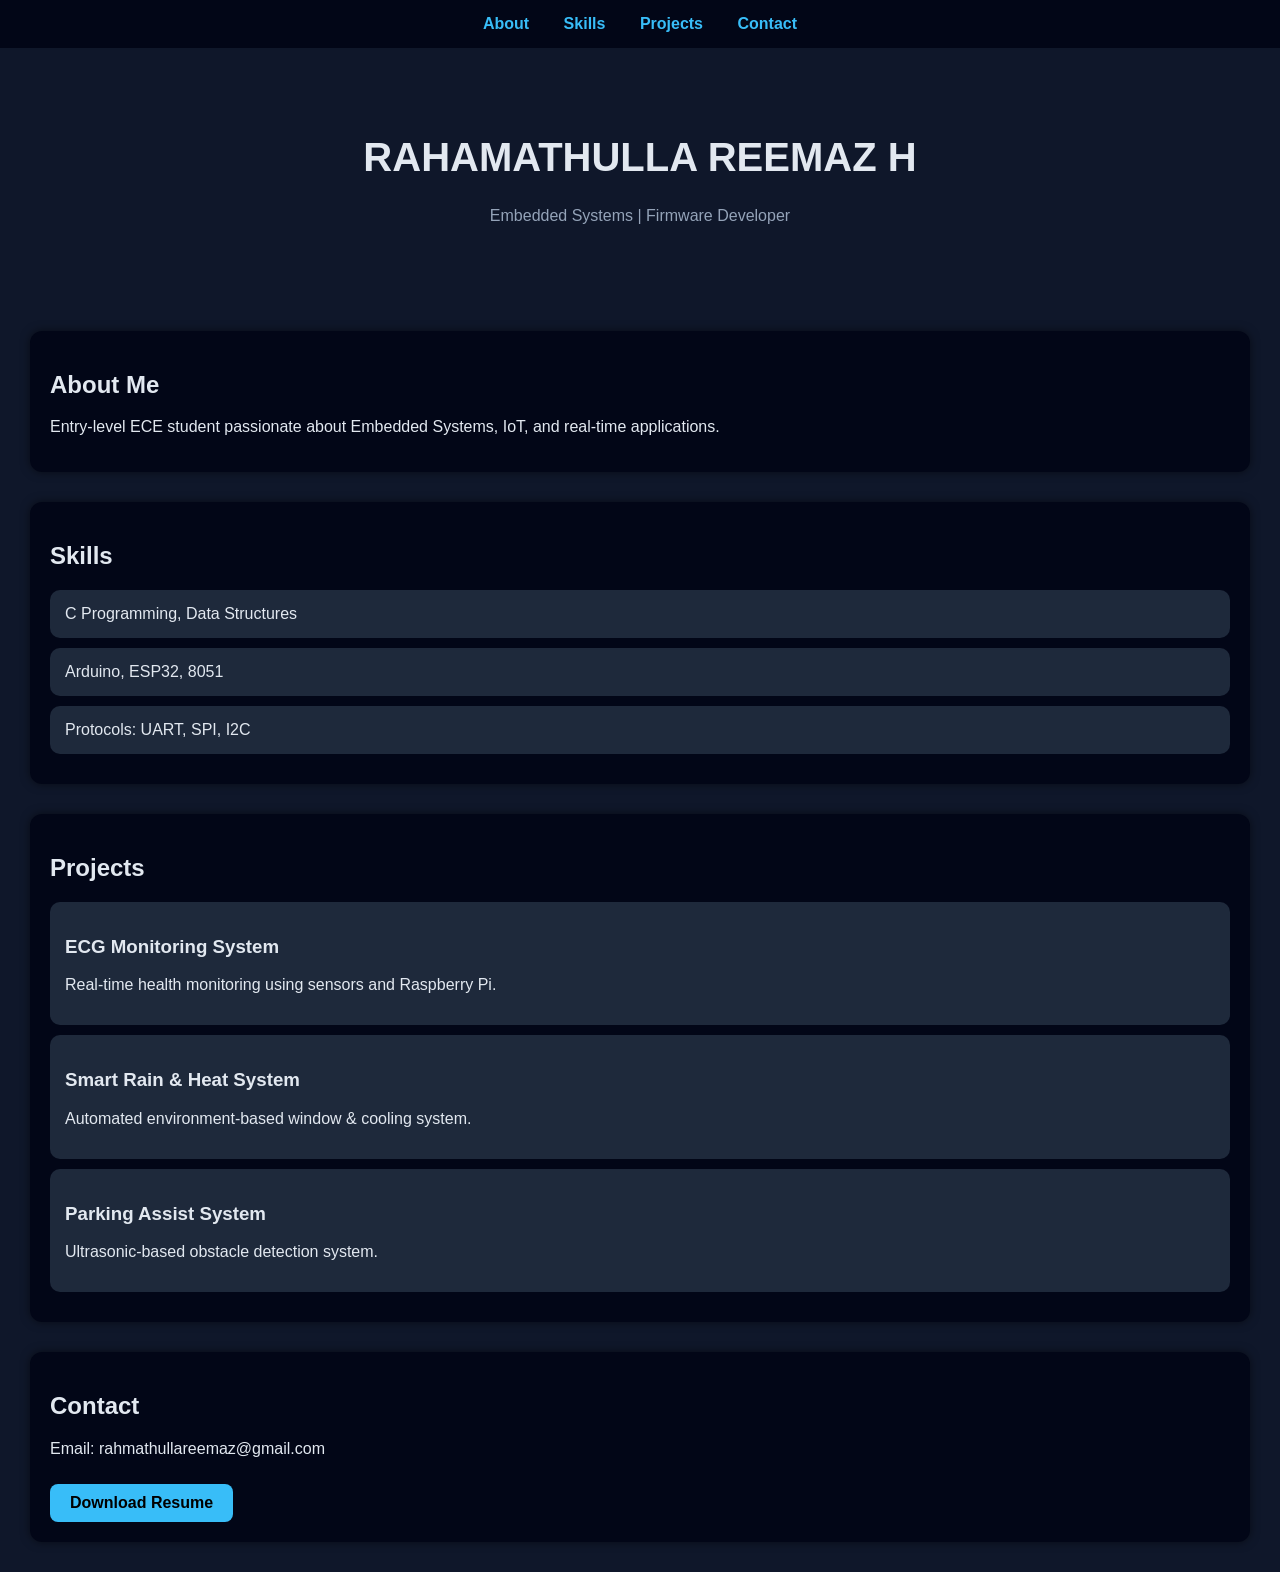
==== index.html @ 4189908a "Update index.html" ====
<!DOCTYPE html>
<html lang="en">
<head>
<meta charset="UTF-8">
<meta name="viewport" content="width=device-width, initial-scale=1.0">
<title>Reemaz Portfolio</title>

<style>
body {
  margin: 0;
  font-family: 'Segoe UI', sans-serif;
  background: #0f172a;
  color: #e2e8f0;
}

/* Navbar */
nav {
  position: sticky;
  top: 0;
  background: #020617;
  padding: 15px;
  text-align: center;
}
nav a {
  color: #38bdf8;
  margin: 0 15px;
  text-decoration: none;
  font-weight: bold;
}
nav a:hover {
  color: white;
}

/* Hero */
header {
  text-align: center;
  padding: 60px 20px;
  animation: fadeIn 2s;
}
header h1 {
  font-size: 40px;
}
header p {
  color: #94a3b8;
}

/* Sections */
section {
  margin: 30px;
  padding: 20px;
  background: #020617;
  border-radius: 12px;
  box-shadow: 0 0 10px rgba(0,0,0,0.5);
  transition: transform 0.3s;
}
section:hover {
  transform: scale(1.02);
}

/* Cards */
.card {
  margin: 10px 0;
  padding: 15px;
  background: #1e293b;
  border-radius: 10px;
}

/* Animations */
@keyframes fadeIn {
  from {opacity: 0;}
  to {opacity: 1;}
}

/* Buttons */
.btn {
  display: inline-block;
  margin-top: 10px;
  padding: 10px 20px;
  background: #38bdf8;
  color: black;
  border-radius: 8px;
  text-decoration: none;
  font-weight: bold;
}
.btn:hover {
  background: #0ea5e9;
}
</style>
</head>

<body>

<nav>
  <a href="#about">About</a>
  <a href="#skills">Skills</a>
  <a href="#projects">Projects</a>
  <a href="#contact">Contact</a>
</nav>

<header>
  <h1>RAHAMATHULLA REEMAZ H</h1>
  <p>Embedded Systems | Firmware Developer</p>
</header>

<section id="about">
  <h2>About Me</h2>
  <p>
    Entry-level ECE student passionate about Embedded Systems, IoT, and real-time applications.
  </p>
</section>

<section id="skills">
  <h2>Skills</h2>
  <div class="card">C Programming, Data Structures</div>
  <div class="card">Arduino, ESP32, 8051</div>
  <div class="card">Protocols: UART, SPI, I2C</div>
</section>

<section id="projects">
  <h2>Projects</h2>

  <div class="card">
    <h3>ECG Monitoring System</h3>
    <p>Real-time health monitoring using sensors and Raspberry Pi.</p>
  </div>

  <div class="card">
    <h3>Smart Rain & Heat System</h3>
    <p>Automated environment-based window & cooling system.</p>
  </div>

  <div class="card">
    <h3>Parking Assist System</h3>
    <p>Ultrasonic-based obstacle detection system.</p>
  </div>

</section>

<section id="contact">
  <h2>Contact</h2>
  <p>Email: rahmathullareemaz@gmail.com</p>
  <a class="btn" href="#">Download Resume</a>
</section>

</body>
</html>
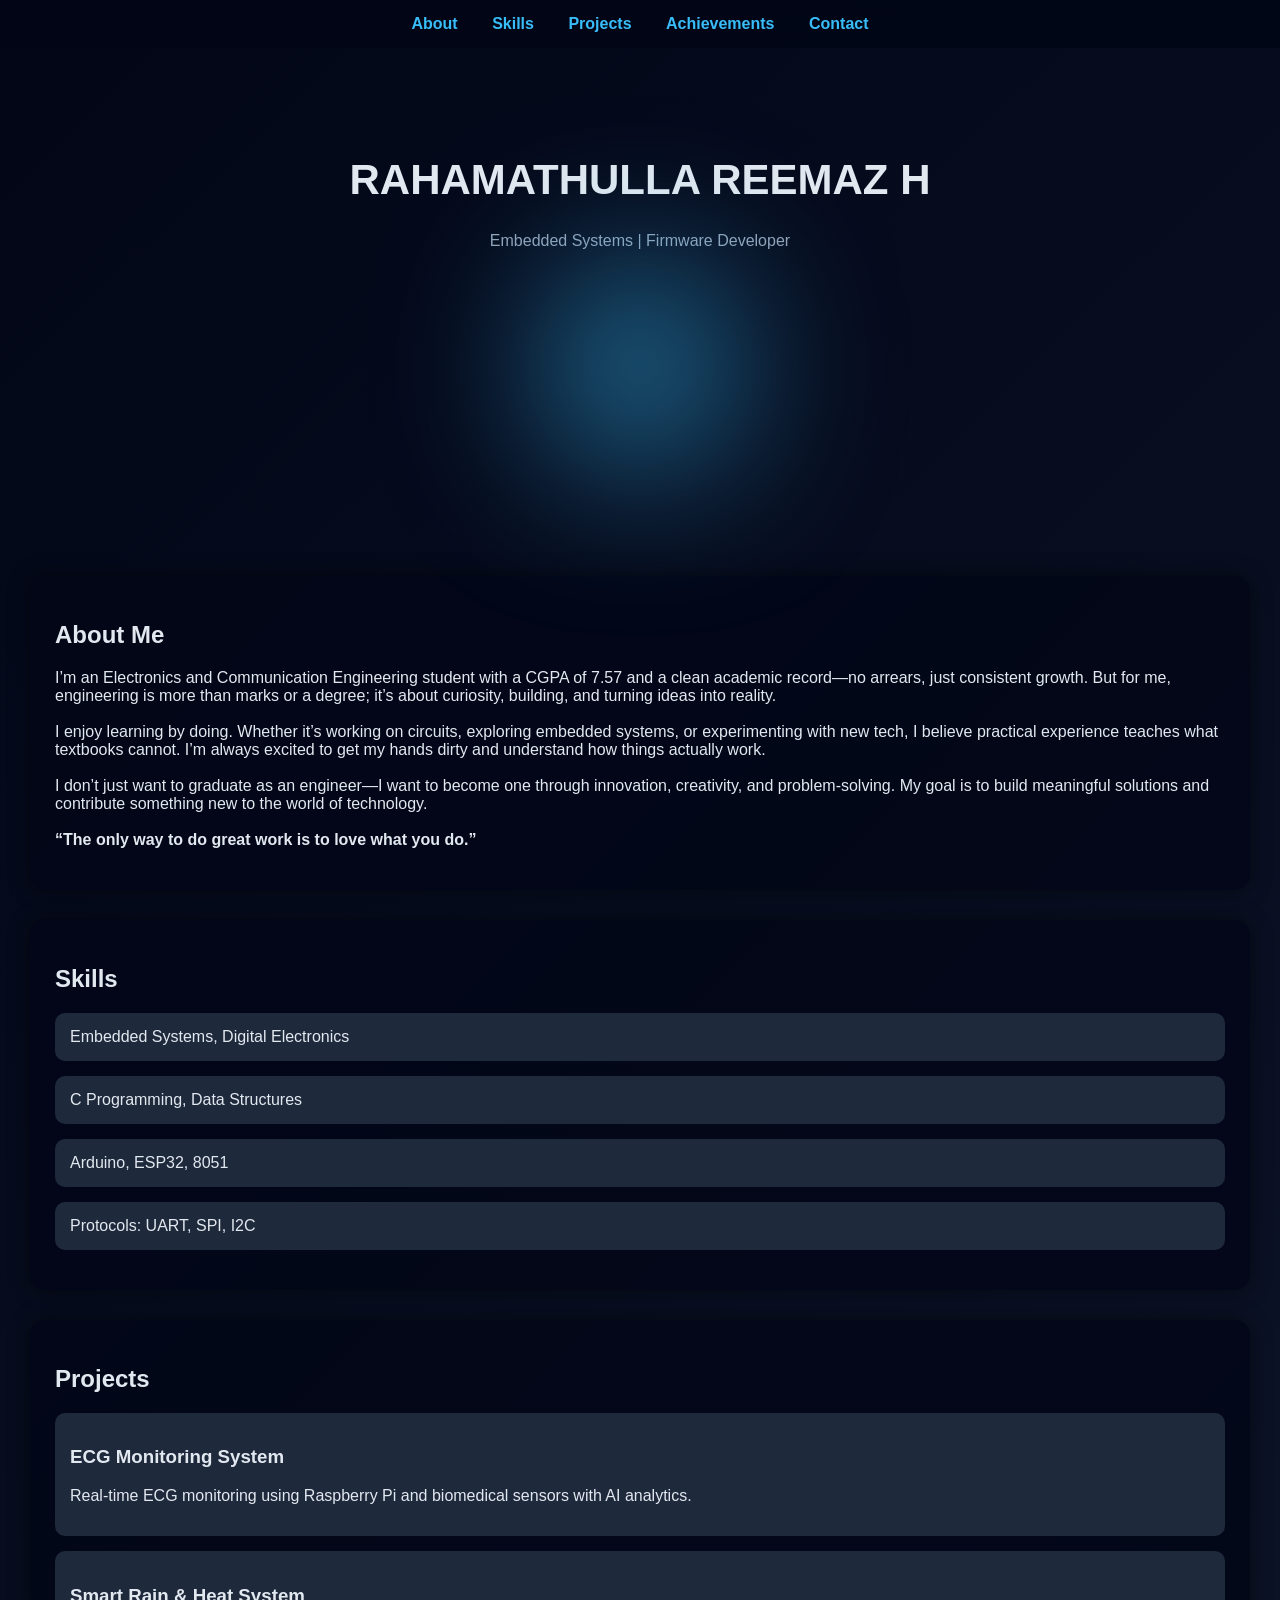
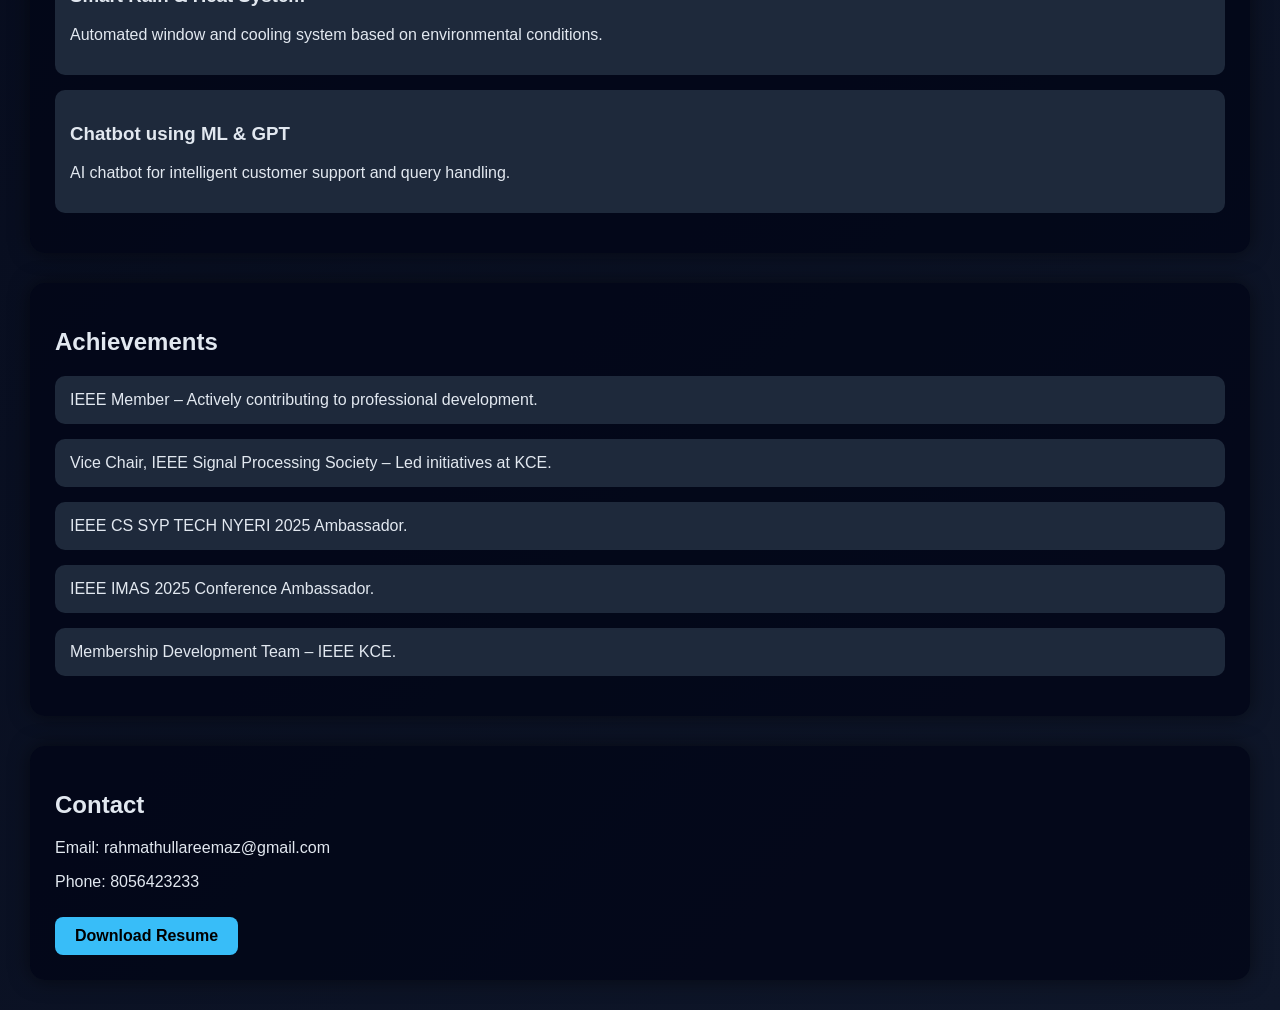
==== commit f60f0da4: "Update index.html" ====
--- a/index.html
+++ b/index.html
@@ -9,17 +9,18 @@
 body {
   margin: 0;
   font-family: 'Segoe UI', sans-serif;
-  background: #0f172a;
+  background: linear-gradient(135deg,#020617,#0f172a);
   color: #e2e8f0;
 }
 
-/* Navbar */
+/* NAVBAR */
 nav {
   position: sticky;
   top: 0;
-  background: #020617;
+  background: rgba(2,6,23,0.9);
   padding: 15px;
   text-align: center;
+  backdrop-filter: blur(10px);
 }
 nav a {
   color: #38bdf8;
@@ -31,47 +32,59 @@
   color: white;
 }
 
-/* Hero */
+/* HERO */
 header {
   text-align: center;
-  padding: 60px 20px;
-  animation: fadeIn 2s;
+  padding: 80px 20px;
 }
 header h1 {
-  font-size: 40px;
+  font-size: 42px;
 }
 header p {
   color: #94a3b8;
 }
 
-/* Sections */
+/* GLOW EFFECT */
+header::after {
+  content: "";
+  display: block;
+  width: 200px;
+  height: 200px;
+  margin: auto;
+  background: radial-gradient(circle,#38bdf8,transparent);
+  filter: blur(80px);
+}
+
+/* SECTIONS */
 section {
   margin: 30px;
-  padding: 20px;
-  background: #020617;
-  border-radius: 12px;
-  box-shadow: 0 0 10px rgba(0,0,0,0.5);
-  transition: transform 0.3s;
-}
-section:hover {
-  transform: scale(1.02);
+  padding: 25px;
+  background: rgba(2,6,23,0.8);
+  border-radius: 15px;
+  box-shadow: 0 0 20px rgba(0,0,0,0.5);
+  animation: fadeUp 1s;
 }
 
-/* Cards */
+/* CARDS */
 .card {
-  margin: 10px 0;
+  margin: 15px 0;
   padding: 15px;
   background: #1e293b;
   border-radius: 10px;
+  transition: 0.3s;
+}
+.card:hover {
+  transform: translateY(-5px) scale(1.02);
+  background: #334155;
 }
 
-/* Animations */
-@keyframes fadeIn {
-  from {opacity: 0;}
-  to {opacity: 1;}
+/* ANIMATION */
+@keyframes fadeUp {
+  from {opacity: 0; transform: translateY(20px);}
+  to {opacity: 1; transform: translateY(0);}
 }
 
-/* Buttons */
+/* BUTTON */
 .btn {
   display: inline-block;
   margin-top: 10px;
@@ -94,6 +107,7 @@
   <a href="#about">About</a>
   <a href="#skills">Skills</a>
   <a href="#projects">Projects</a>
+  <a href="#achievements">Achievements</a>
   <a href="#contact">Contact</a>
 </nav>
 
@@ -105,12 +119,19 @@
 <section id="about">
   <h2>About Me</h2>
   <p>
-    Entry-level ECE student passionate about Embedded Systems, IoT, and real-time applications.
+    I’m an Electronics and Communication Engineering student with a CGPA of 7.57 and a clean academic record—no arrears, just consistent growth. But for me, engineering is more than marks or a degree; it’s about curiosity, building, and turning ideas into reality.
+    <br><br>
+    I enjoy learning by doing. Whether it’s working on circuits, exploring embedded systems, or experimenting with new tech, I believe practical experience teaches what textbooks cannot. I’m always excited to get my hands dirty and understand how things actually work.
+    <br><br>
+    I don’t just want to graduate as an engineer—I want to become one through innovation, creativity, and problem-solving. My goal is to build meaningful solutions and contribute something new to the world of technology.
+    <br><br>
+    <b>“The only way to do great work is to love what you do.”</b>
   </p>
 </section>
 
 <section id="skills">
   <h2>Skills</h2>
+  <div class="card">Embedded Systems, Digital Electronics</div>
   <div class="card">C Programming, Data Structures</div>
   <div class="card">Arduino, ESP32, 8051</div>
   <div class="card">Protocols: UART, SPI, I2C</div>
@@ -121,24 +142,36 @@
 
   <div class="card">
     <h3>ECG Monitoring System</h3>
-    <p>Real-time health monitoring using sensors and Raspberry Pi.</p>
+    <p>Real-time ECG monitoring using Raspberry Pi and biomedical sensors with AI analytics.</p>
   </div>
 
   <div class="card">
     <h3>Smart Rain & Heat System</h3>
-    <p>Automated environment-based window & cooling system.</p>
+    <p>Automated window and cooling system based on environmental conditions.</p>
   </div>
 
   <div class="card">
-    <h3>Parking Assist System</h3>
-    <p>Ultrasonic-based obstacle detection system.</p>
+    <h3>Chatbot using ML & GPT</h3>
+    <p>AI chatbot for intelligent customer support and query handling.</p>
   </div>
+
+</section>
+
+<section id="achievements">
+  <h2>Achievements</h2>
+
+  <div class="card">IEEE Member – Actively contributing to professional development.</div>
+  <div class="card">Vice Chair, IEEE Signal Processing Society – Led initiatives at KCE.</div>
+  <div class="card">IEEE CS SYP TECH NYERI 2025 Ambassador.</div>
+  <div class="card">IEEE IMAS 2025 Conference Ambassador.</div>
+  <div class="card">Membership Development Team – IEEE KCE.</div>
 
 </section>
 
 <section id="contact">
   <h2>Contact</h2>
   <p>Email: rahmathullareemaz@gmail.com</p>
+  <p>Phone: 8056423233</p>
   <a class="btn" href="#">Download Resume</a>
 </section>
 
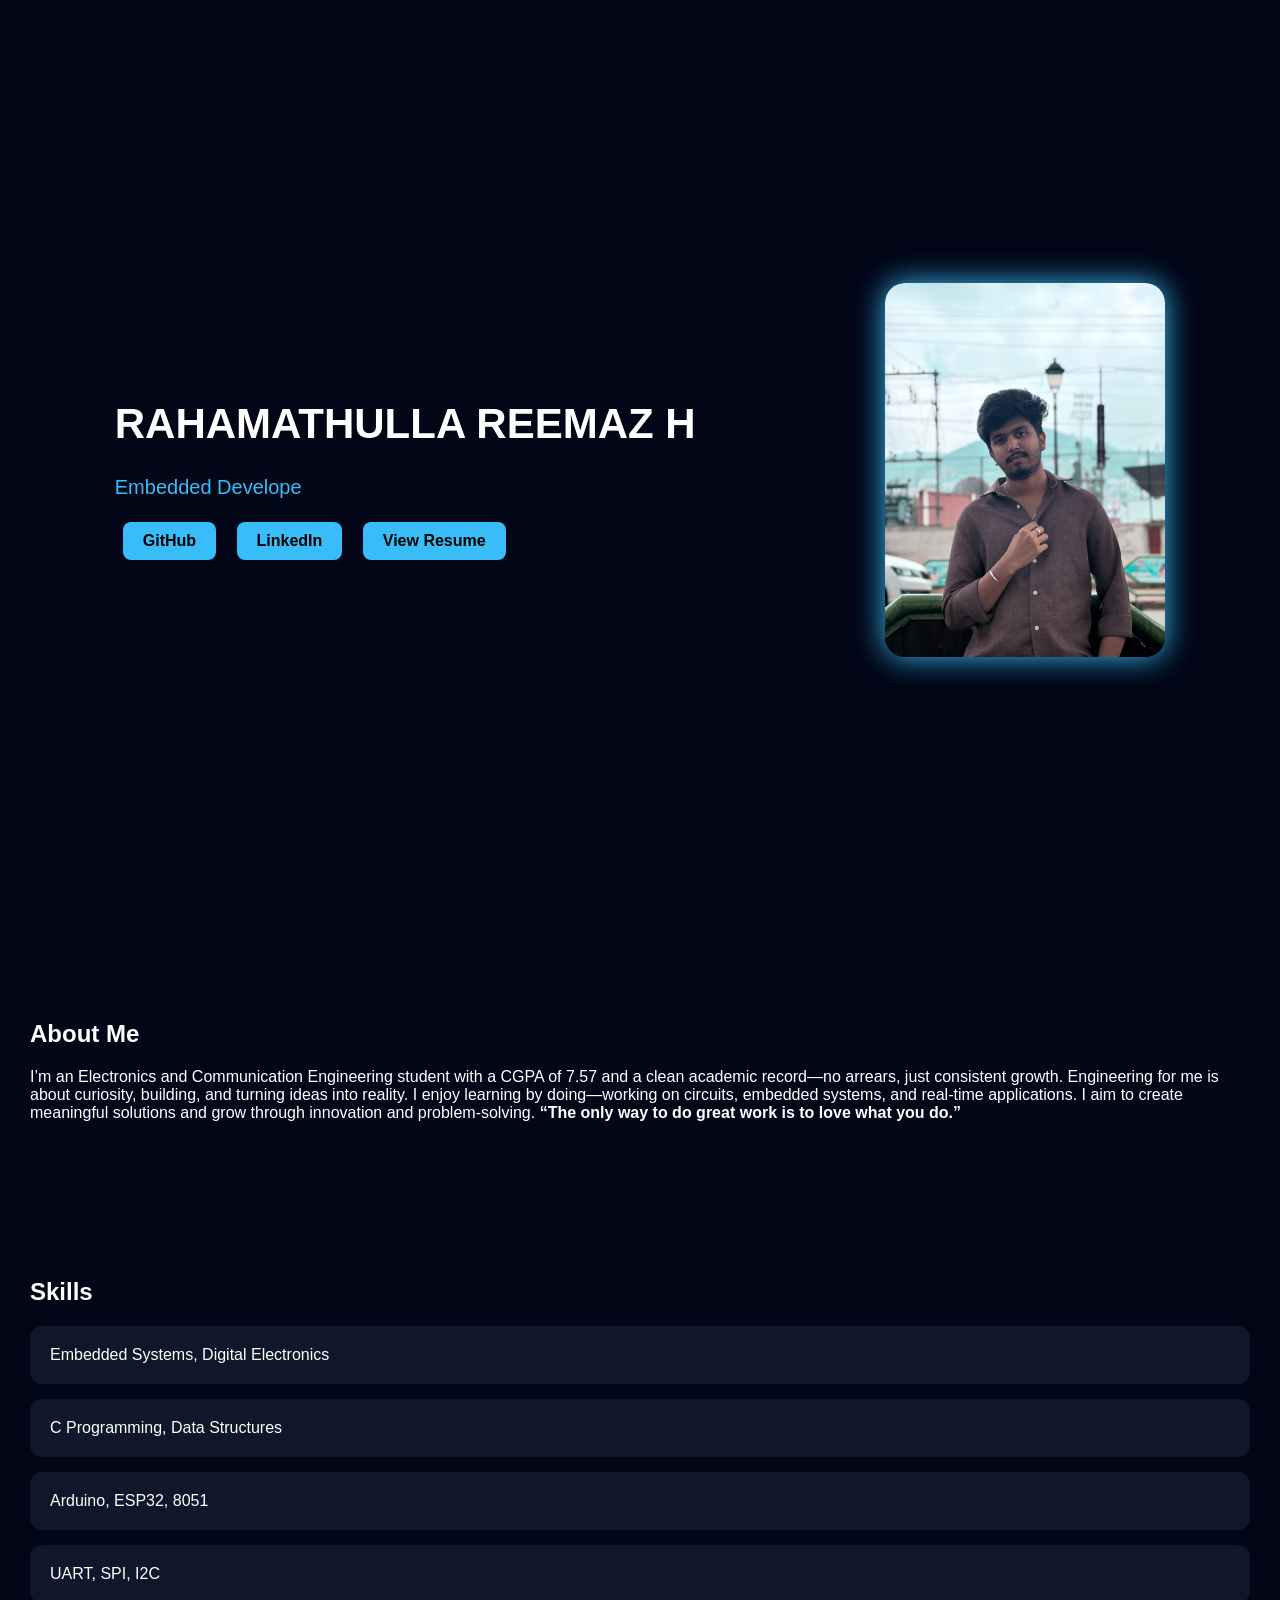
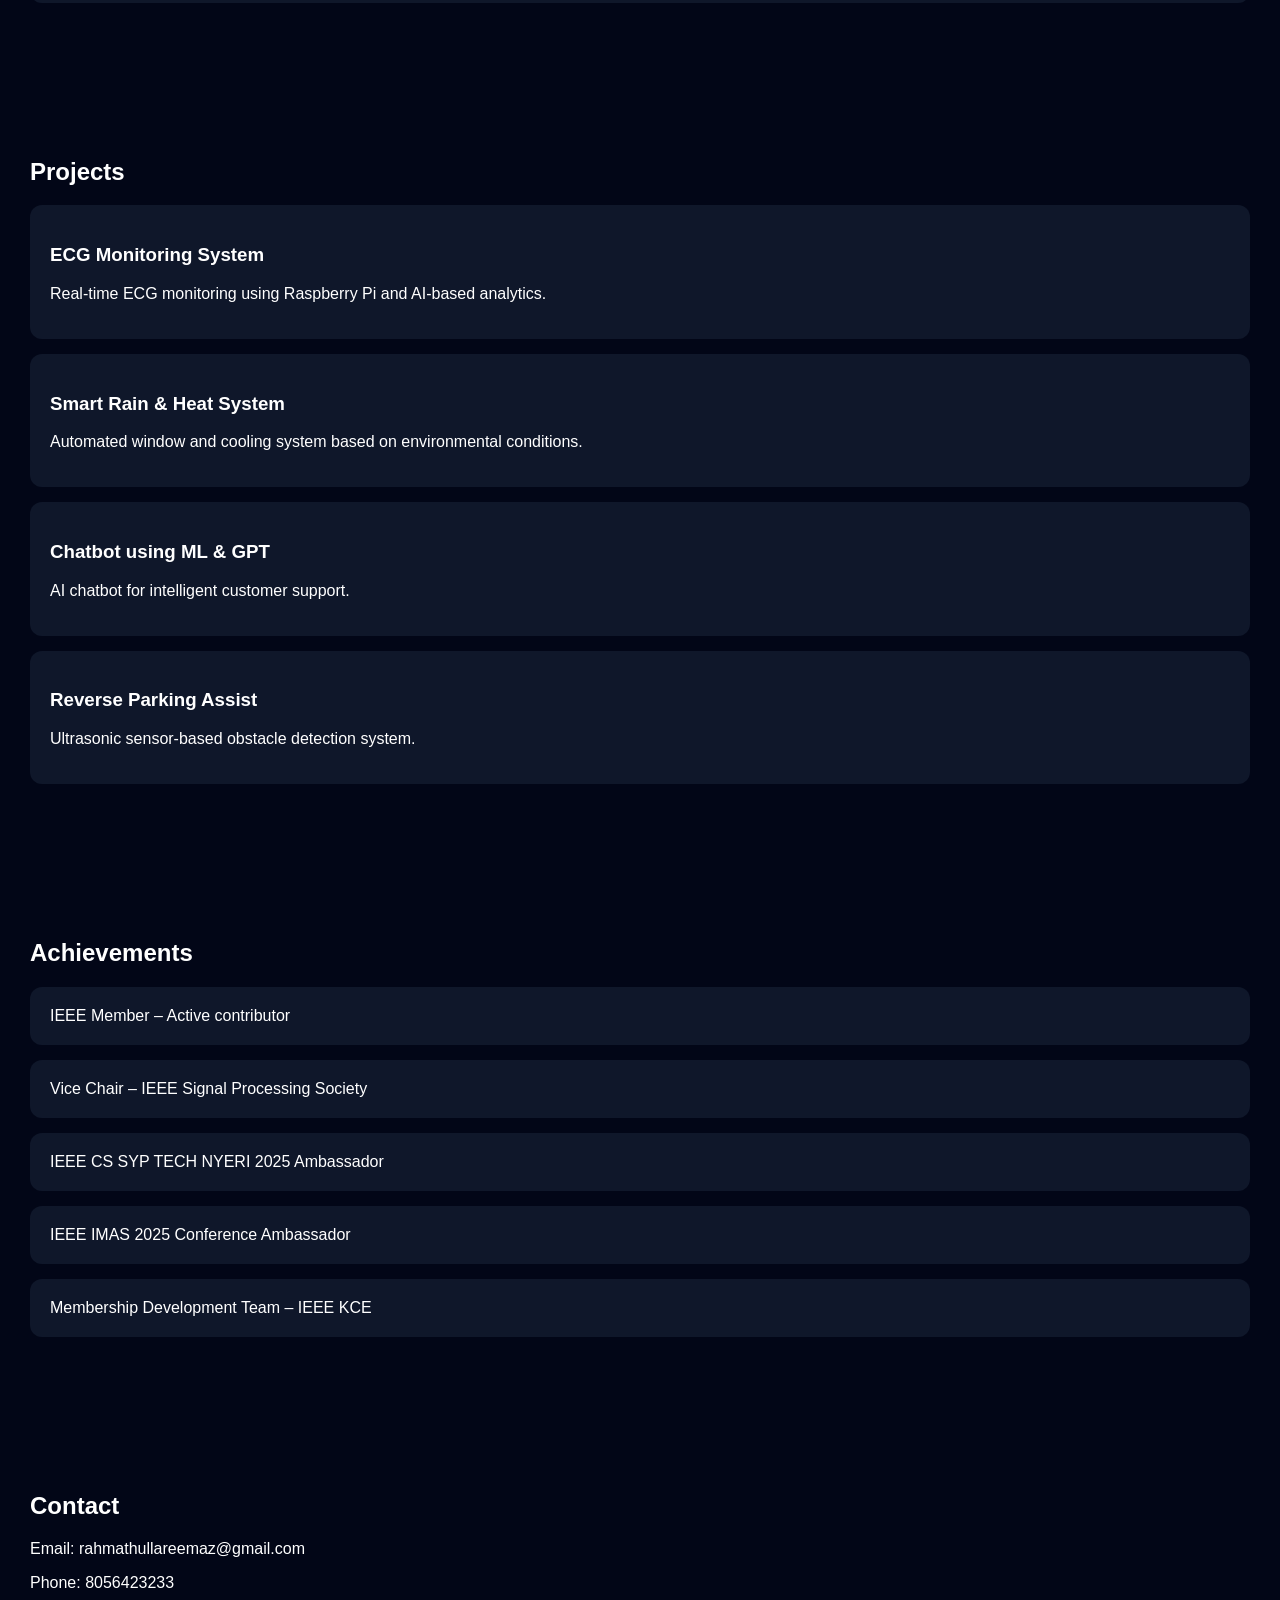
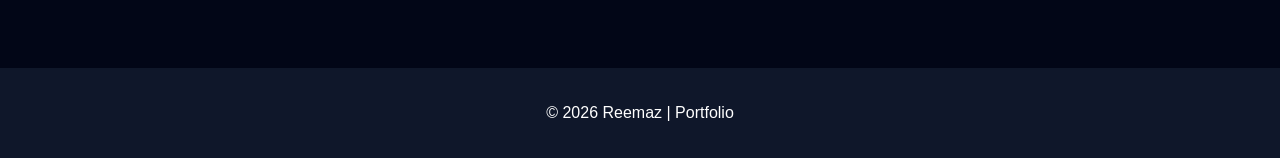
==== commit 30ae5d60: "Update index.html" ====
--- a/index.html
+++ b/index.html
@@ -9,171 +9,214 @@
 body {
   margin: 0;
   font-family: 'Segoe UI', sans-serif;
-  background: linear-gradient(135deg,#020617,#0f172a);
-  color: #e2e8f0;
-}
-
-/* NAVBAR */
-nav {
-  position: sticky;
-  top: 0;
-  background: rgba(2,6,23,0.9);
-  padding: 15px;
-  text-align: center;
-  backdrop-filter: blur(10px);
-}
-nav a {
+  background: #020617;
+  color: white;
+  scroll-behavior: smooth;
+}
+
+/* HERO SECTION */
+.hero {
+  height: 100vh;
+  display: flex;
+  align-items: center;
+  justify-content: space-around;
+  flex-wrap: wrap;
+  padding: 20px;
+}
+
+.hero img {
+  width: 280px;
+  border-radius: 20px;
+  box-shadow: 0 0 30px #38bdf8;
+}
+
+.hero-text h1 {
+  font-size: 42px;
+}
+
+.typing {
   color: #38bdf8;
-  margin: 0 15px;
-  text-decoration: none;
-  font-weight: bold;
-}
-nav a:hover {
-  color: white;
-}
-
-/* HERO */
-header {
-  text-align: center;
-  padding: 80px 20px;
-}
-header h1 {
-  font-size: 42px;
-}
-header p {
-  color: #94a3b8;
-}
-
-/* GLOW EFFECT */
-header::after {
-  content: "";
-  display: block;
-  width: 200px;
-  height: 200px;
-  margin: auto;
-  background: radial-gradient(circle,#38bdf8,transparent);
-  filter: blur(80px);
-}
-
-/* SECTIONS */
-section {
-  margin: 30px;
-  padding: 25px;
-  background: rgba(2,6,23,0.8);
-  border-radius: 15px;
-  box-shadow: 0 0 20px rgba(0,0,0,0.5);
-  animation: fadeUp 1s;
-}
-
-/* CARDS */
-.card {
-  margin: 15px 0;
-  padding: 15px;
-  background: #1e293b;
-  border-radius: 10px;
-  transition: 0.3s;
-}
-.card:hover {
-  transform: translateY(-5px) scale(1.02);
-  background: #334155;
-}
-
-/* ANIMATION */
-@keyframes fadeUp {
-  from {opacity: 0; transform: translateY(20px);}
-  to {opacity: 1; transform: translateY(0);}
-}
-
-/* BUTTON */
+  font-size: 20px;
+  margin-bottom: 15px;
+}
+
+/* BUTTONS */
 .btn {
   display: inline-block;
-  margin-top: 10px;
+  margin: 8px;
   padding: 10px 20px;
   background: #38bdf8;
   color: black;
   border-radius: 8px;
   text-decoration: none;
   font-weight: bold;
+  transition: 0.3s;
 }
 .btn:hover {
   background: #0ea5e9;
 }
+
+/* SECTION */
+section {
+  padding: 60px 30px;
+}
+
+/* CARDS */
+.card {
+  background: #0f172a;
+  padding: 20px;
+  margin: 15px 0;
+  border-radius: 12px;
+  transition: 0.3s;
+}
+.card:hover {
+  transform: scale(1.05);
+  background: #1e293b;
+}
+
+/* ANIMATION */
+.hidden {
+  opacity: 0;
+  transform: translateY(40px);
+  transition: all 1s ease;
+}
+.show {
+  opacity: 1;
+  transform: translateY(0);
+}
+
+/* FOOTER */
+footer {
+  text-align: center;
+  padding: 20px;
+  background: #0f172a;
+}
 </style>
 </head>
 
 <body>
 
-<nav>
-  <a href="#about">About</a>
-  <a href="#skills">Skills</a>
-  <a href="#projects">Projects</a>
-  <a href="#achievements">Achievements</a>
-  <a href="#contact">Contact</a>
-</nav>
-
-<header>
-  <h1>RAHAMATHULLA REEMAZ H</h1>
-  <p>Embedded Systems | Firmware Developer</p>
-</header>
-
-<section id="about">
-  <h2>About Me</h2>
-  <p>
-    I’m an Electronics and Communication Engineering student with a CGPA of 7.57 and a clean academic record—no arrears, just consistent growth. But for me, engineering is more than marks or a degree; it’s about curiosity, building, and turning ideas into reality.
-    <br><br>
-    I enjoy learning by doing. Whether it’s working on circuits, exploring embedded systems, or experimenting with new tech, I believe practical experience teaches what textbooks cannot. I’m always excited to get my hands dirty and understand how things actually work.
-    <br><br>
-    I don’t just want to graduate as an engineer—I want to become one through innovation, creativity, and problem-solving. My goal is to build meaningful solutions and contribute something new to the world of technology.
-    <br><br>
-    <b>“The only way to do great work is to love what you do.”</b>
-  </p>
-</section>
-
-<section id="skills">
-  <h2>Skills</h2>
-  <div class="card">Embedded Systems, Digital Electronics</div>
-  <div class="card">C Programming, Data Structures</div>
-  <div class="card">Arduino, ESP32, 8051</div>
-  <div class="card">Protocols: UART, SPI, I2C</div>
-</section>
-
-<section id="projects">
-  <h2>Projects</h2>
-
-  <div class="card">
-    <h3>ECG Monitoring System</h3>
-    <p>Real-time ECG monitoring using Raspberry Pi and biomedical sensors with AI analytics.</p>
+<!-- HERO -->
+<div class="hero">
+  <div class="hero-text">
+    <h1>RAHAMATHULLA REEMAZ H</h1>
+    <p class="typing" id="typing"></p>
+
+    <a class="btn" href="https://github.com/rahamathullareemaz-16" target="_blank">GitHub</a>
+    <a class="btn" href="https://www.linkedin.com/in/rahamathulla-reemaz-h-52b373299/" target="_blank">LinkedIn</a>
+    <a class="btn" href="resume.pdf" target="_blank">View Resume</a>
   </div>
 
-  <div class="card">
-    <h3>Smart Rain & Heat System</h3>
-    <p>Automated window and cooling system based on environmental conditions.</p>
-  </div>
-
-  <div class="card">
-    <h3>Chatbot using ML & GPT</h3>
-    <p>AI chatbot for intelligent customer support and query handling.</p>
-  </div>
-
-</section>
-
-<section id="achievements">
-  <h2>Achievements</h2>
-
-  <div class="card">IEEE Member – Actively contributing to professional development.</div>
-  <div class="card">Vice Chair, IEEE Signal Processing Society – Led initiatives at KCE.</div>
-  <div class="card">IEEE CS SYP TECH NYERI 2025 Ambassador.</div>
-  <div class="card">IEEE IMAS 2025 Conference Ambassador.</div>
-  <div class="card">Membership Development Team – IEEE KCE.</div>
-
-</section>
-
-<section id="contact">
-  <h2>Contact</h2>
-  <p>Email: rahmathullareemaz@gmail.com</p>
-  <p>Phone: 8056423233</p>
-  <a class="btn" href="#">Download Resume</a>
-</section>
+  <!-- Make sure file name is profile.jpg -->
+  <img src="profile.jpg" alt="profile">
+</div>
+
+<!-- ABOUT -->
+<section class="hidden">
+<h2>About Me</h2>
+<p>
+I’m an Electronics and Communication Engineering student with a CGPA of 7.57 and a clean academic record—no arrears, just consistent growth.  
+Engineering for me is about curiosity, building, and turning ideas into reality.  
+
+I enjoy learning by doing—working on circuits, embedded systems, and real-time applications.  
+I aim to create meaningful solutions and grow through innovation and problem-solving.  
+
+<b>“The only way to do great work is to love what you do.”</b>
+</p>
+</section>
+
+<!-- SKILLS -->
+<section class="hidden">
+<h2>Skills</h2>
+<div class="card">Embedded Systems, Digital Electronics</div>
+<div class="card">C Programming, Data Structures</div>
+<div class="card">Arduino, ESP32, 8051</div>
+<div class="card">UART, SPI, I2C</div>
+</section>
+
+<!-- PROJECTS -->
+<section class="hidden">
+<h2>Projects</h2>
+
+<div class="card">
+<h3>ECG Monitoring System</h3>
+<p>Real-time ECG monitoring using Raspberry Pi and AI-based analytics.</p>
+</div>
+
+<div class="card">
+<h3>Smart Rain & Heat System</h3>
+<p>Automated window and cooling system based on environmental conditions.</p>
+</div>
+
+<div class="card">
+<h3>Chatbot using ML & GPT</h3>
+<p>AI chatbot for intelligent customer support.</p>
+</div>
+
+<div class="card">
+<h3>Reverse Parking Assist</h3>
+<p>Ultrasonic sensor-based obstacle detection system.</p>
+</div>
+
+</section>
+
+<!-- ACHIEVEMENTS -->
+<section class="hidden">
+<h2>Achievements</h2>
+
+<div class="card">IEEE Member – Active contributor</div>
+<div class="card">Vice Chair – IEEE Signal Processing Society</div>
+<div class="card">IEEE CS SYP TECH NYERI 2025 Ambassador</div>
+<div class="card">IEEE IMAS 2025 Conference Ambassador</div>
+<div class="card">Membership Development Team – IEEE KCE</div>
+
+</section>
+
+<!-- CONTACT -->
+<section class="hidden">
+<h2>Contact</h2>
+<p>Email: rahmathullareemaz@gmail.com</p>
+<p>Phone: 8056423233</p>
+</section>
+
+<footer>
+<p>© 2026 Reemaz | Portfolio</p>
+</footer>
+
+<script>
+/* Typing animation */
+const text = ["Embedded Developer", "IoT Enthusiast", "Problem Solver"];
+let i=0,j=0,current="",isDeleting=false;
+
+function type(){
+  if(i<text.length){
+    if(!isDeleting && j<=text[i].length){
+      current=text[i].substring(0,j++);
+    }
+    else if(isDeleting && j>=0){
+      current=text[i].substring(0,j--);
+    }
+
+    if(j==text[i].length) isDeleting=true;
+    if(j==0){ isDeleting=false; i++; }
+
+    document.getElementById("typing").innerHTML=current;
+  }
+  setTimeout(type,100);
+}
+type();
+
+/* Scroll animation */
+const observer=new IntersectionObserver(entries=>{
+entries.forEach(entry=>{
+if(entry.isIntersecting){
+entry.target.classList.add("show");
+}
+});
+});
+
+document.querySelectorAll(".hidden").forEach(el=>observer.observe(el));
+</script>
 
 </body>
 </html>
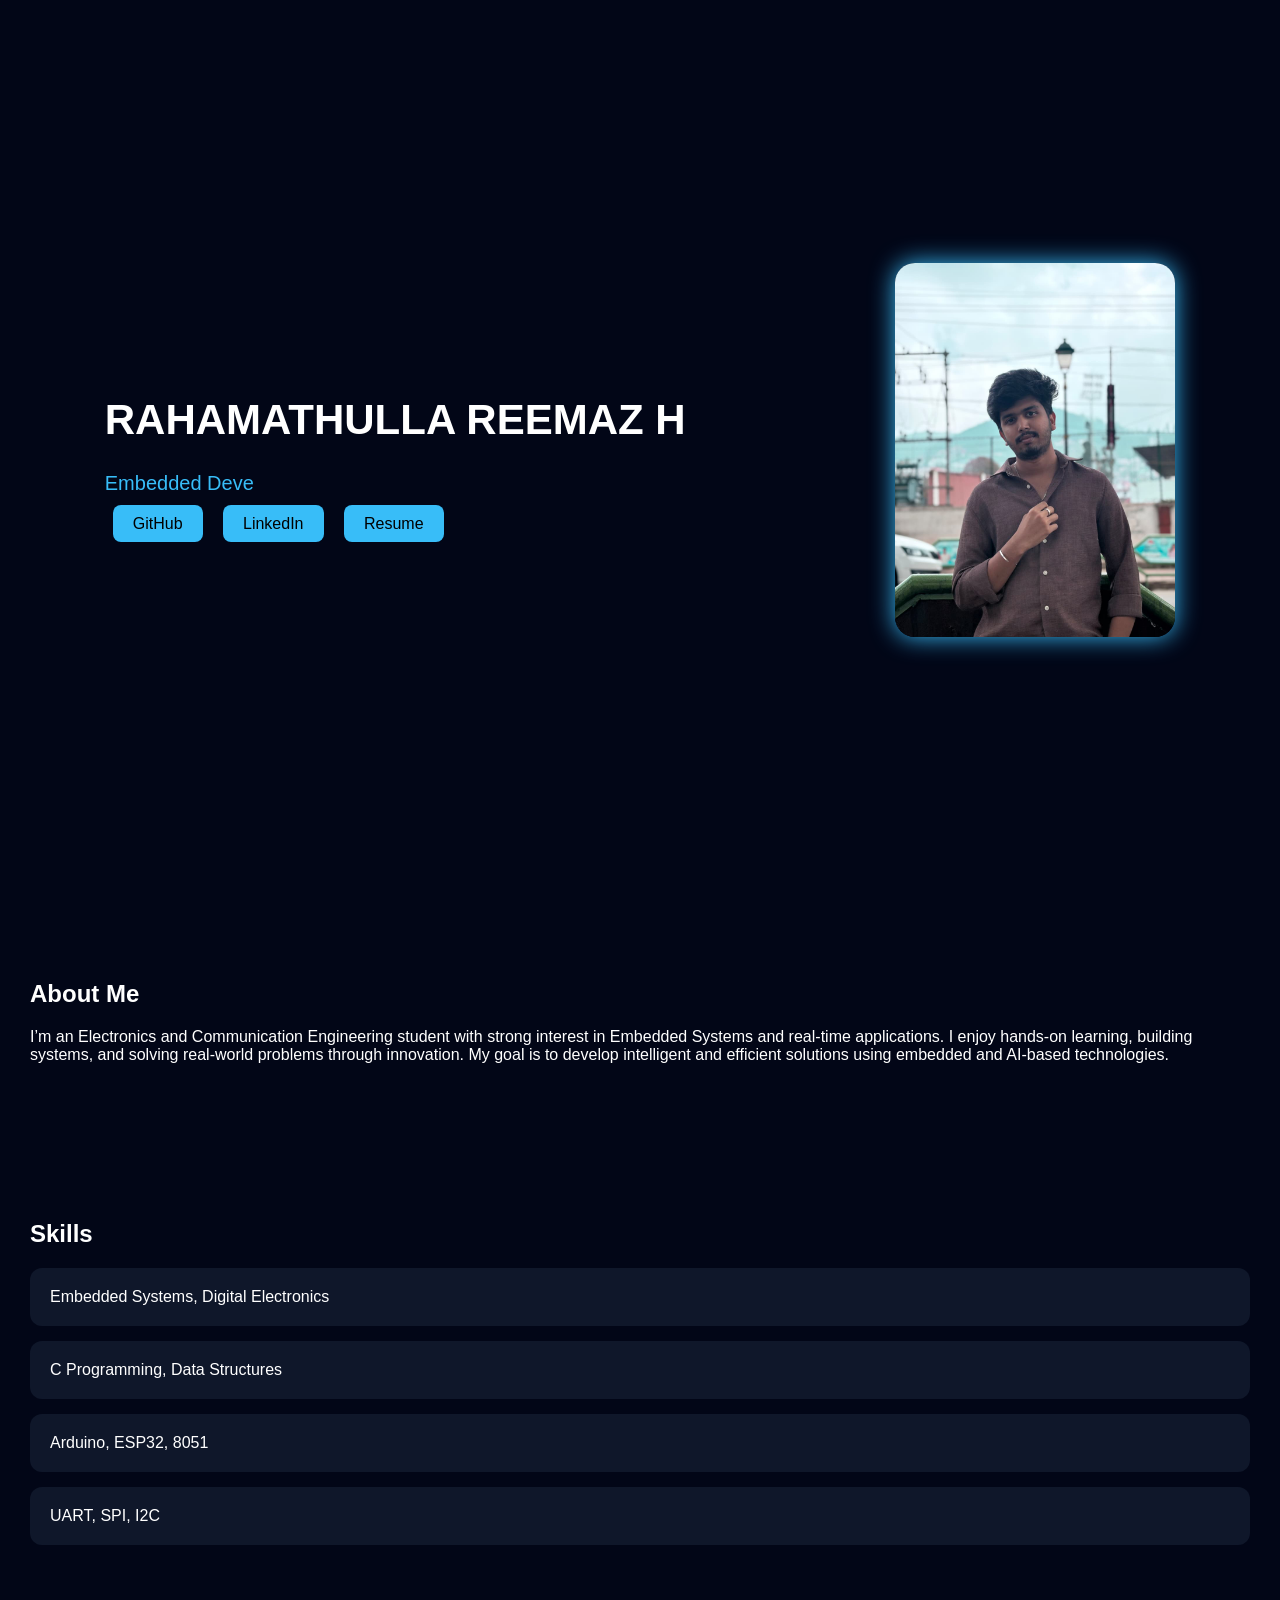
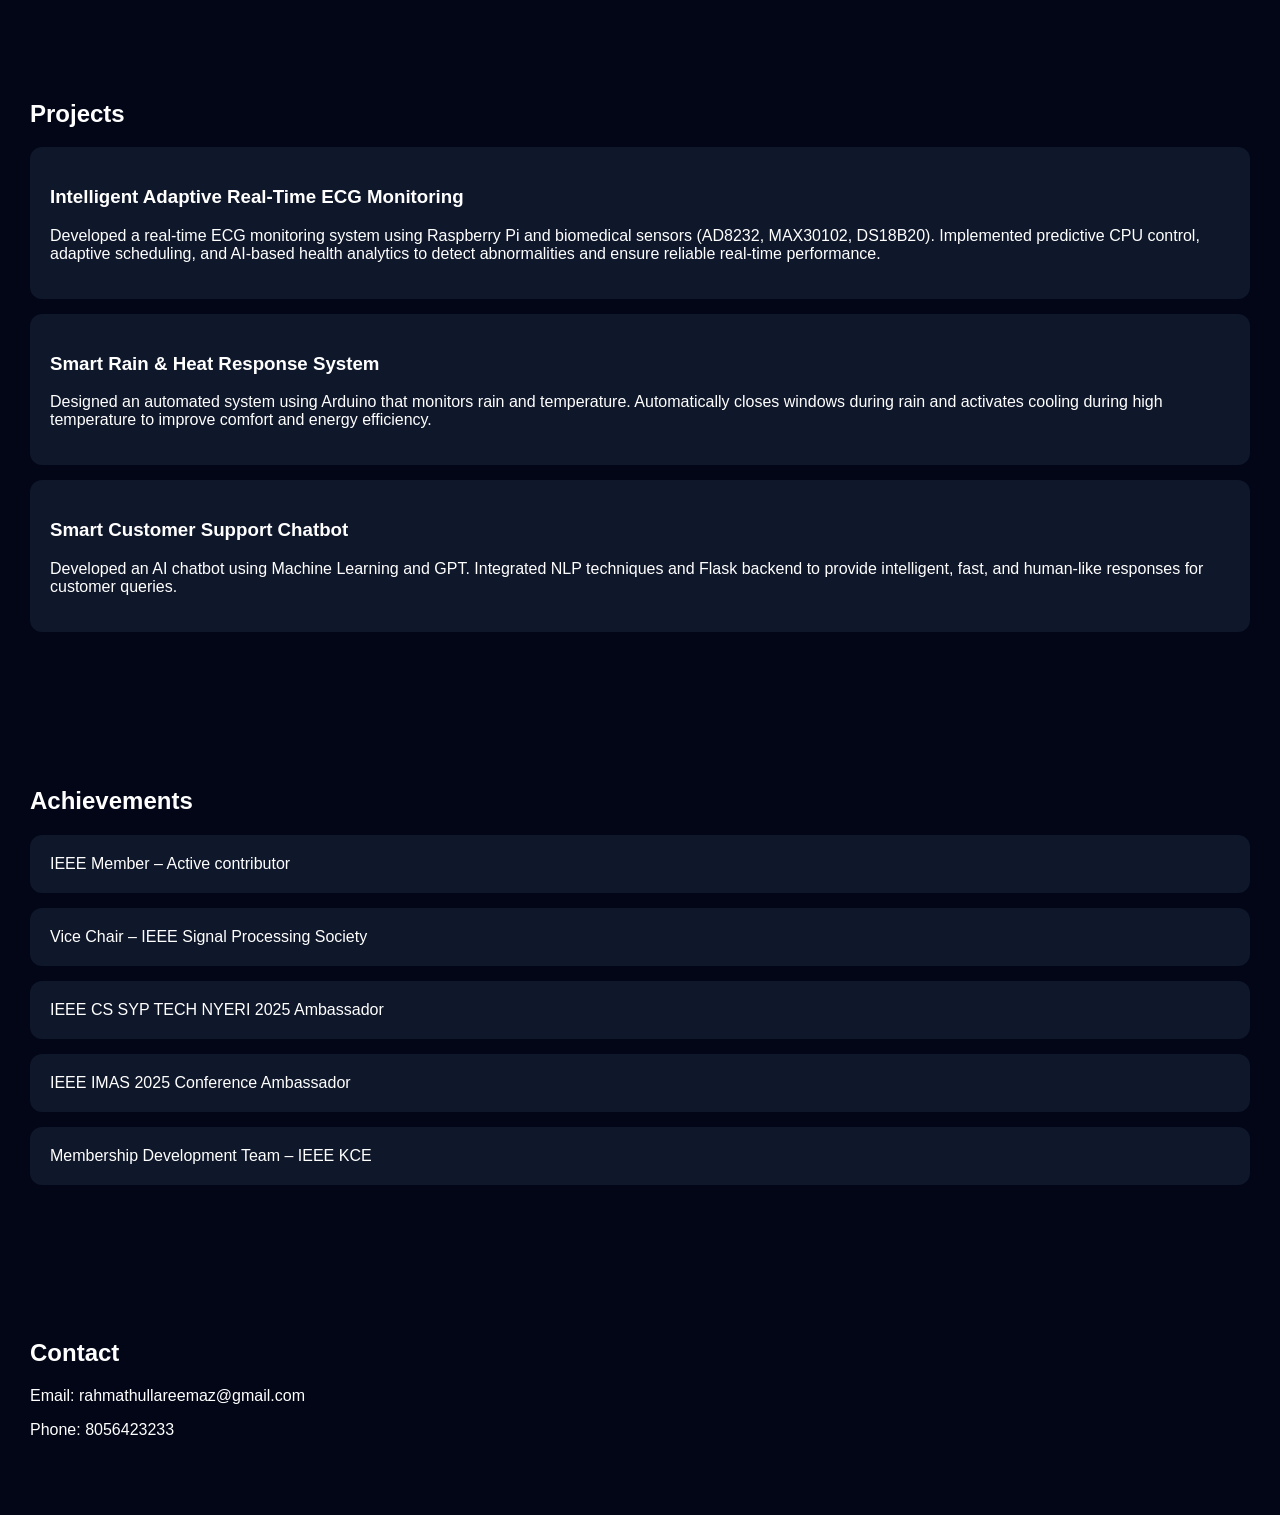
==== commit c1c00748: "Update index.html" ====
--- a/index.html
+++ b/index.html
@@ -14,20 +14,19 @@
   scroll-behavior: smooth;
 }
 
-/* HERO SECTION */
+/* HERO */
 .hero {
   height: 100vh;
   display: flex;
   align-items: center;
   justify-content: space-around;
   flex-wrap: wrap;
-  padding: 20px;
 }
 
 .hero img {
   width: 280px;
   border-radius: 20px;
-  box-shadow: 0 0 30px #38bdf8;
+  box-shadow: 0 0 25px #38bdf8;
 }
 
 .hero-text h1 {
@@ -37,23 +36,16 @@
 .typing {
   color: #38bdf8;
   font-size: 20px;
-  margin-bottom: 15px;
-}
-
-/* BUTTONS */
+}
+
+/* BUTTON */
 .btn {
-  display: inline-block;
   margin: 8px;
   padding: 10px 20px;
   background: #38bdf8;
   color: black;
   border-radius: 8px;
   text-decoration: none;
-  font-weight: bold;
-  transition: 0.3s;
-}
-.btn:hover {
-  background: #0ea5e9;
 }
 
 /* SECTION */
@@ -61,36 +53,29 @@
   padding: 60px 30px;
 }
 
-/* CARDS */
+/* CARD */
 .card {
   background: #0f172a;
   padding: 20px;
   margin: 15px 0;
   border-radius: 12px;
-  transition: 0.3s;
+  transition: 0.4s;
 }
 .card:hover {
-  transform: scale(1.05);
-  background: #1e293b;
-}
-
-/* ANIMATION */
+  transform: translateY(-5px);
+}
+
+/* SMOOTH ANIMATION */
 .hidden {
   opacity: 0;
-  transform: translateY(40px);
-  transition: all 1s ease;
+  transform: translateY(60px);
+  transition: all 1.5s ease;
 }
 .show {
   opacity: 1;
   transform: translateY(0);
 }
 
-/* FOOTER */
-footer {
-  text-align: center;
-  padding: 20px;
-  background: #0f172a;
-}
 </style>
 </head>
 
@@ -104,24 +89,19 @@
 
     <a class="btn" href="https://github.com/rahamathullareemaz-16" target="_blank">GitHub</a>
     <a class="btn" href="https://www.linkedin.com/in/rahamathulla-reemaz-h-52b373299/" target="_blank">LinkedIn</a>
-    <a class="btn" href="resume.pdf" target="_blank">View Resume</a>
+    <a class="btn" href="resume.pdf" target="_blank">Resume</a>
   </div>
 
-  <!-- Make sure file name is profile.jpg -->
-  <img src="profile.jpg" alt="profile">
+  <img src="profile.jpg">
 </div>
 
 <!-- ABOUT -->
 <section class="hidden">
 <h2>About Me</h2>
 <p>
-I’m an Electronics and Communication Engineering student with a CGPA of 7.57 and a clean academic record—no arrears, just consistent growth.  
-Engineering for me is about curiosity, building, and turning ideas into reality.  
-
-I enjoy learning by doing—working on circuits, embedded systems, and real-time applications.  
-I aim to create meaningful solutions and grow through innovation and problem-solving.  
-
-<b>“The only way to do great work is to love what you do.”</b>
+I’m an Electronics and Communication Engineering student with strong interest in Embedded Systems and real-time applications.  
+I enjoy hands-on learning, building systems, and solving real-world problems through innovation.  
+My goal is to develop intelligent and efficient solutions using embedded and AI-based technologies.
 </p>
 </section>
 
@@ -139,23 +119,27 @@
 <h2>Projects</h2>
 
 <div class="card">
-<h3>ECG Monitoring System</h3>
-<p>Real-time ECG monitoring using Raspberry Pi and AI-based analytics.</p>
+<h3>Intelligent Adaptive Real-Time ECG Monitoring</h3>
+<p>
+Developed a real-time ECG monitoring system using Raspberry Pi and biomedical sensors (AD8232, MAX30102, DS18B20).  
+Implemented predictive CPU control, adaptive scheduling, and AI-based health analytics to detect abnormalities and ensure reliable real-time performance.
+</p>
 </div>
 
 <div class="card">
-<h3>Smart Rain & Heat System</h3>
-<p>Automated window and cooling system based on environmental conditions.</p>
+<h3>Smart Rain & Heat Response System</h3>
+<p>
+Designed an automated system using Arduino that monitors rain and temperature.  
+Automatically closes windows during rain and activates cooling during high temperature to improve comfort and energy efficiency.
+</p>
 </div>
 
 <div class="card">
-<h3>Chatbot using ML & GPT</h3>
-<p>AI chatbot for intelligent customer support.</p>
-</div>
-
-<div class="card">
-<h3>Reverse Parking Assist</h3>
-<p>Ultrasonic sensor-based obstacle detection system.</p>
+<h3>Smart Customer Support Chatbot</h3>
+<p>
+Developed an AI chatbot using Machine Learning and GPT.  
+Integrated NLP techniques and Flask backend to provide intelligent, fast, and human-like responses for customer queries.
+</p>
 </div>
 
 </section>
@@ -179,12 +163,8 @@
 <p>Phone: 8056423233</p>
 </section>
 
-<footer>
-<p>© 2026 Reemaz | Portfolio</p>
-</footer>
-
 <script>
-/* Typing animation */
+/* slower typing */
 const text = ["Embedded Developer", "IoT Enthusiast", "Problem Solver"];
 let i=0,j=0,current="",isDeleting=false;
 
@@ -202,11 +182,11 @@
 
     document.getElementById("typing").innerHTML=current;
   }
-  setTimeout(type,100);
+  setTimeout(type,150); /* slower */
 }
 type();
 
-/* Scroll animation */
+/* smooth scroll reveal */
 const observer=new IntersectionObserver(entries=>{
 entries.forEach(entry=>{
 if(entry.isIntersecting){
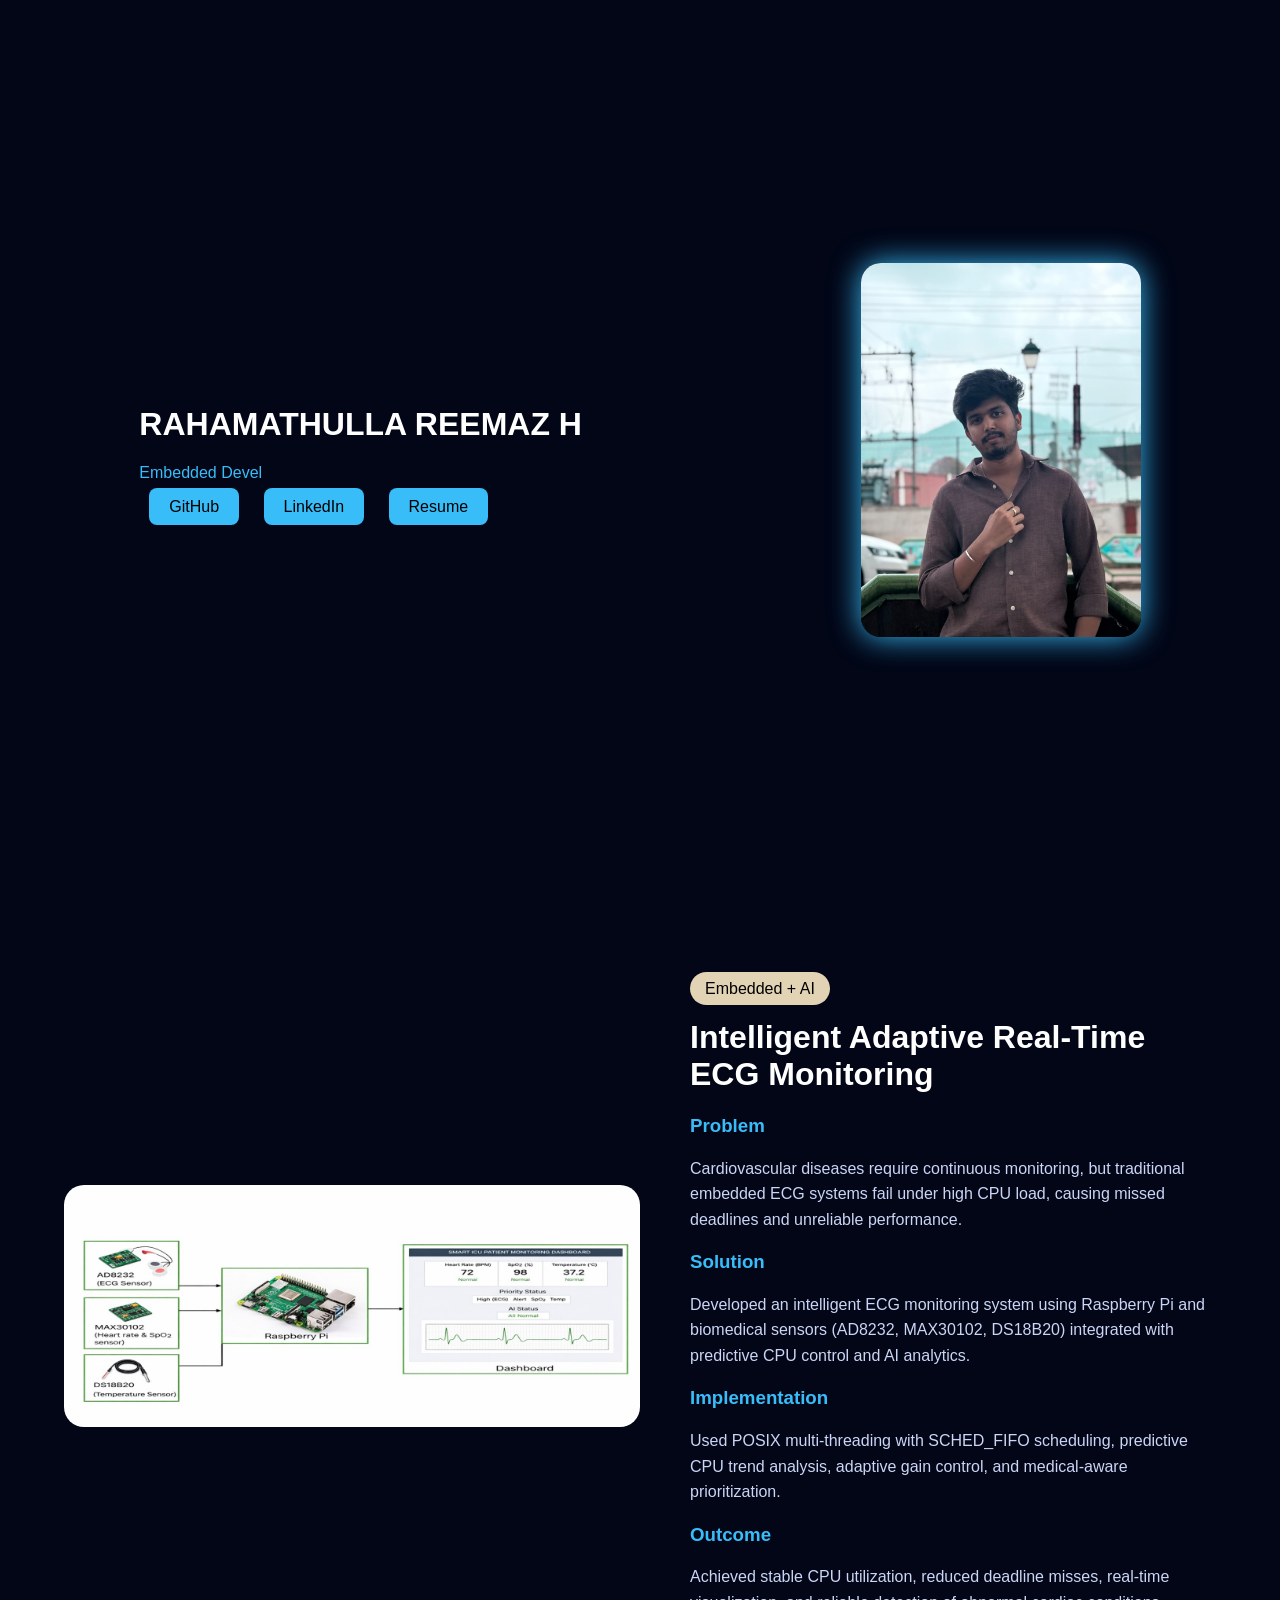
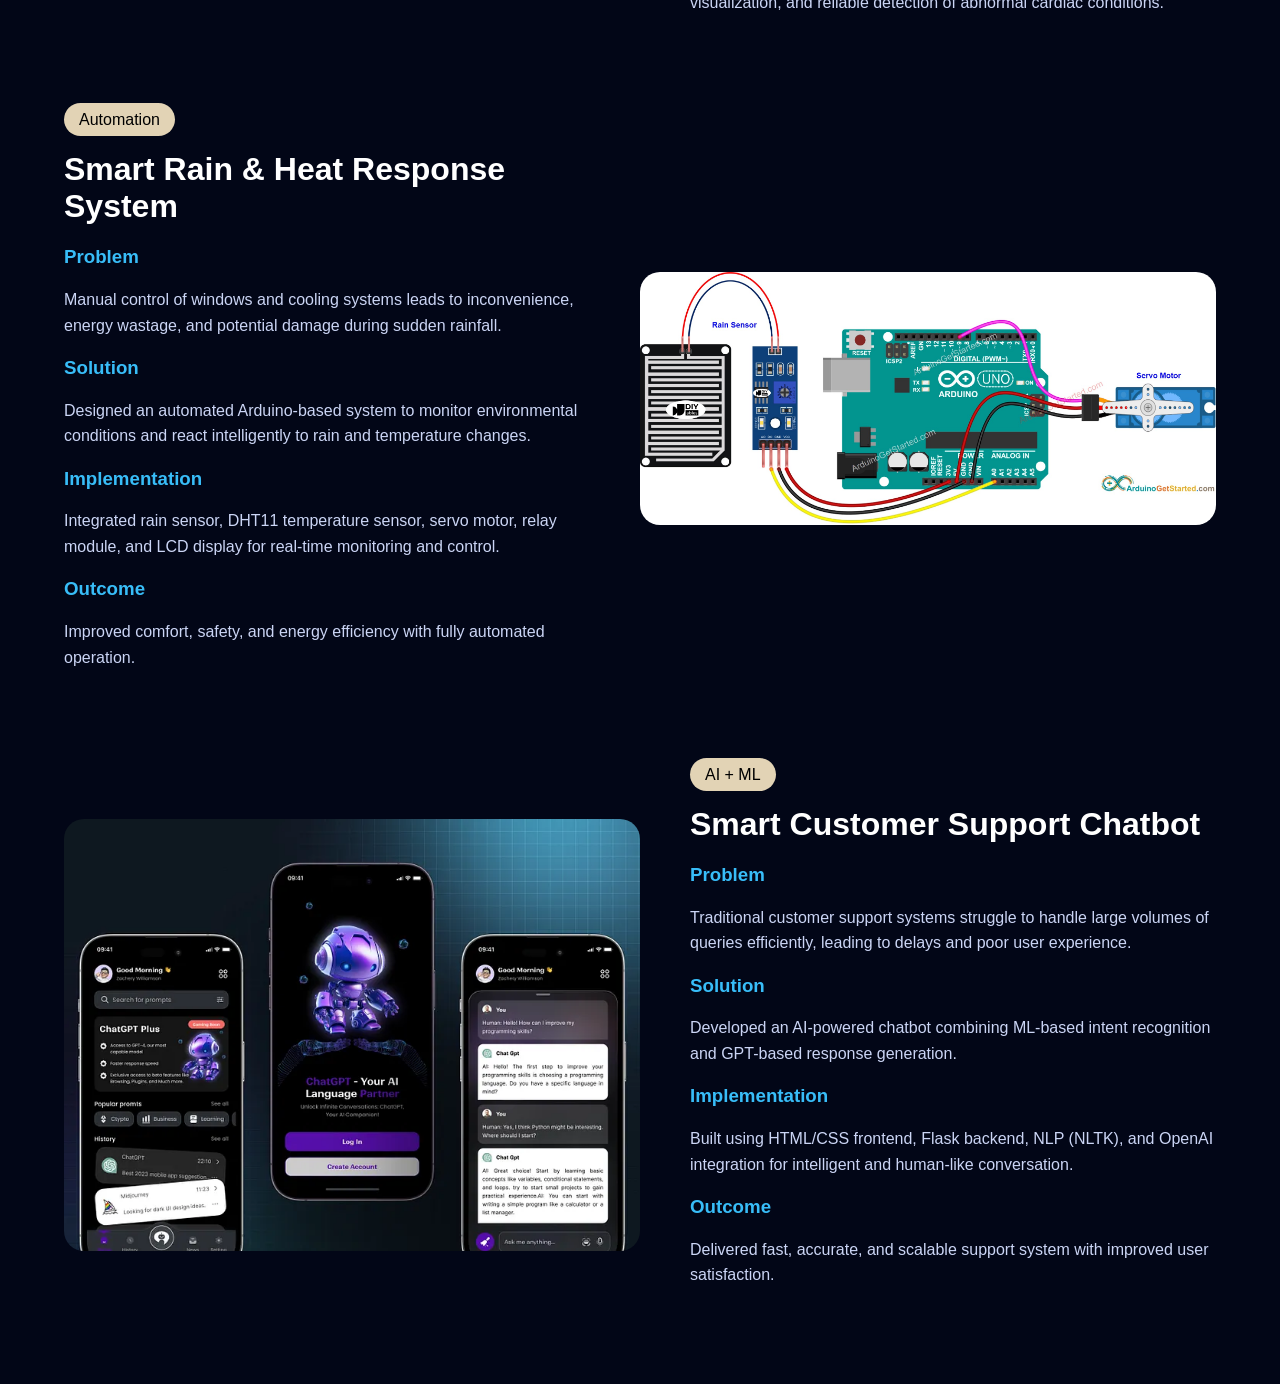
==== commit 641162a3: "Update index.html" ====
--- a/index.html
+++ b/index.html
@@ -11,7 +11,6 @@
   font-family: 'Segoe UI', sans-serif;
   background: #020617;
   color: white;
-  scroll-behavior: smooth;
 }
 
 /* HERO */
@@ -26,21 +25,16 @@
 .hero img {
   width: 280px;
   border-radius: 20px;
-  box-shadow: 0 0 25px #38bdf8;
-}
-
-.hero-text h1 {
-  font-size: 42px;
+  box-shadow: 0 0 30px #38bdf8;
 }
 
 .typing {
   color: #38bdf8;
-  font-size: 20px;
 }
 
 /* BUTTON */
 .btn {
-  margin: 8px;
+  margin: 10px;
   padding: 10px 20px;
   background: #38bdf8;
   color: black;
@@ -48,34 +42,64 @@
   text-decoration: none;
 }
 
-/* SECTION */
-section {
-  padding: 60px 30px;
-}
-
-/* CARD */
-.card {
-  background: #0f172a;
-  padding: 20px;
-  margin: 15px 0;
-  border-radius: 12px;
-  transition: 0.4s;
-}
-.card:hover {
-  transform: translateY(-5px);
-}
-
-/* SMOOTH ANIMATION */
-.hidden {
-  opacity: 0;
-  transform: translateY(60px);
-  transition: all 1.5s ease;
-}
-.show {
-  opacity: 1;
-  transform: translateY(0);
-}
-
+/* CASE STUDY */
+.case-study {
+  display: flex;
+  gap: 50px;
+  margin: 80px 5%;
+  align-items: center;
+  animation: fadeUp 1.5s;
+}
+
+.case-study.reverse {
+  flex-direction: row-reverse;
+}
+
+.case-img {
+  width: 50%;
+  border-radius: 20px;
+}
+
+.case-content {
+  width: 50%;
+}
+
+.case-content h1 {
+  font-size: 32px;
+}
+
+.case-content h3 {
+  color: #38bdf8;
+}
+
+.case-content p {
+  color: #cbd5f5;
+  line-height: 1.6;
+}
+
+/* TAG */
+.tag {
+  background: #e2d3b5;
+  padding: 8px 15px;
+  border-radius: 20px;
+  color: black;
+}
+
+/* ANIMATION */
+@keyframes fadeUp {
+  from {opacity:0; transform:translateY(40px);}
+  to {opacity:1; transform:translateY(0);}
+}
+
+/* MOBILE */
+@media(max-width:768px){
+  .case-study {
+    flex-direction: column;
+  }
+  .case-img, .case-content {
+    width: 100%;
+  }
+}
 </style>
 </head>
 
@@ -83,88 +107,118 @@
 
 <!-- HERO -->
 <div class="hero">
-  <div class="hero-text">
+  <div>
     <h1>RAHAMATHULLA REEMAZ H</h1>
     <p class="typing" id="typing"></p>
 
-    <a class="btn" href="https://github.com/rahamathullareemaz-16" target="_blank">GitHub</a>
-    <a class="btn" href="https://www.linkedin.com/in/rahamathulla-reemaz-h-52b373299/" target="_blank">LinkedIn</a>
-    <a class="btn" href="resume.pdf" target="_blank">Resume</a>
+    <a class="btn" href="https://github.com/rahamathullareemaz-16">GitHub</a>
+    <a class="btn" href="https://www.linkedin.com/in/rahamathulla-reemaz-h-52b373299/">LinkedIn</a>
+    <a class="btn" href="resume.pdf">Resume</a>
   </div>
 
   <img src="profile.jpg">
 </div>
 
-<!-- ABOUT -->
-<section class="hidden">
-<h2>About Me</h2>
-<p>
-I’m an Electronics and Communication Engineering student with strong interest in Embedded Systems and real-time applications.  
-I enjoy hands-on learning, building systems, and solving real-world problems through innovation.  
-My goal is to develop intelligent and efficient solutions using embedded and AI-based technologies.
-</p>
-</section>
-
-<!-- SKILLS -->
-<section class="hidden">
-<h2>Skills</h2>
-<div class="card">Embedded Systems, Digital Electronics</div>
-<div class="card">C Programming, Data Structures</div>
-<div class="card">Arduino, ESP32, 8051</div>
-<div class="card">UART, SPI, I2C</div>
-</section>
-
-<!-- PROJECTS -->
-<section class="hidden">
-<h2>Projects</h2>
-
-<div class="card">
-<h3>Intelligent Adaptive Real-Time ECG Monitoring</h3>
-<p>
-Developed a real-time ECG monitoring system using Raspberry Pi and biomedical sensors (AD8232, MAX30102, DS18B20).  
-Implemented predictive CPU control, adaptive scheduling, and AI-based health analytics to detect abnormalities and ensure reliable real-time performance.
-</p>
-</div>
-
-<div class="card">
-<h3>Smart Rain & Heat Response System</h3>
-<p>
-Designed an automated system using Arduino that monitors rain and temperature.  
-Automatically closes windows during rain and activates cooling during high temperature to improve comfort and energy efficiency.
-</p>
-</div>
-
-<div class="card">
-<h3>Smart Customer Support Chatbot</h3>
-<p>
-Developed an AI chatbot using Machine Learning and GPT.  
-Integrated NLP techniques and Flask backend to provide intelligent, fast, and human-like responses for customer queries.
-</p>
-</div>
-
-</section>
-
-<!-- ACHIEVEMENTS -->
-<section class="hidden">
-<h2>Achievements</h2>
-
-<div class="card">IEEE Member – Active contributor</div>
-<div class="card">Vice Chair – IEEE Signal Processing Society</div>
-<div class="card">IEEE CS SYP TECH NYERI 2025 Ambassador</div>
-<div class="card">IEEE IMAS 2025 Conference Ambassador</div>
-<div class="card">Membership Development Team – IEEE KCE</div>
-
-</section>
-
-<!-- CONTACT -->
-<section class="hidden">
-<h2>Contact</h2>
-<p>Email: rahmathullareemaz@gmail.com</p>
-<p>Phone: 8056423233</p>
-</section>
+<!-- ECG -->
+<div class="case-study">
+  <img src="ecg.jpg" class="case-img">
+
+  <div class="case-content">
+    <span class="tag">Embedded + AI</span>
+    <h1>Intelligent Adaptive Real-Time ECG Monitoring</h1>
+
+    <h3>Problem</h3>
+    <p>
+    Cardiovascular diseases require continuous monitoring, but traditional embedded ECG systems fail under high CPU load,
+    causing missed deadlines and unreliable performance.
+    </p>
+
+    <h3>Solution</h3>
+    <p>
+    Developed an intelligent ECG monitoring system using Raspberry Pi and biomedical sensors 
+    (AD8232, MAX30102, DS18B20) integrated with predictive CPU control and AI analytics.
+    </p>
+
+    <h3>Implementation</h3>
+    <p>
+    Used POSIX multi-threading with SCHED_FIFO scheduling, predictive CPU trend analysis,
+    adaptive gain control, and medical-aware prioritization.
+    </p>
+
+    <h3>Outcome</h3>
+    <p>
+    Achieved stable CPU utilization, reduced deadline misses, real-time visualization,
+    and reliable detection of abnormal cardiac conditions.
+    </p>
+  </div>
+</div>
+
+<!-- RAIN -->
+<div class="case-study reverse">
+  <img src="rain.jpg" class="case-img">
+
+  <div class="case-content">
+    <span class="tag">Automation</span>
+    <h1>Smart Rain & Heat Response System</h1>
+
+    <h3>Problem</h3>
+    <p>
+    Manual control of windows and cooling systems leads to inconvenience,
+    energy wastage, and potential damage during sudden rainfall.
+    </p>
+
+    <h3>Solution</h3>
+    <p>
+    Designed an automated Arduino-based system to monitor environmental conditions 
+    and react intelligently to rain and temperature changes.
+    </p>
+
+    <h3>Implementation</h3>
+    <p>
+    Integrated rain sensor, DHT11 temperature sensor, servo motor, relay module,
+    and LCD display for real-time monitoring and control.
+    </p>
+
+    <h3>Outcome</h3>
+    <p>
+    Improved comfort, safety, and energy efficiency with fully automated operation.
+    </p>
+  </div>
+</div>
+
+<!-- CHATBOT -->
+<div class="case-study">
+  <img src="chatbot.jpg" class="case-img">
+
+  <div class="case-content">
+    <span class="tag">AI + ML</span>
+    <h1>Smart Customer Support Chatbot</h1>
+
+    <h3>Problem</h3>
+    <p>
+    Traditional customer support systems struggle to handle large volumes of queries efficiently,
+    leading to delays and poor user experience.
+    </p>
+
+    <h3>Solution</h3>
+    <p>
+    Developed an AI-powered chatbot combining ML-based intent recognition and GPT-based response generation.
+    </p>
+
+    <h3>Implementation</h3>
+    <p>
+    Built using HTML/CSS frontend, Flask backend, NLP (NLTK), and OpenAI integration
+    for intelligent and human-like conversation.
+    </p>
+
+    <h3>Outcome</h3>
+    <p>
+    Delivered fast, accurate, and scalable support system with improved user satisfaction.
+    </p>
+  </div>
+</div>
 
 <script>
-/* slower typing */
 const text = ["Embedded Developer", "IoT Enthusiast", "Problem Solver"];
 let i=0,j=0,current="",isDeleting=false;
 
@@ -182,20 +236,9 @@
 
     document.getElementById("typing").innerHTML=current;
   }
-  setTimeout(type,150); /* slower */
+  setTimeout(type,140);
 }
 type();
-
-/* smooth scroll reveal */
-const observer=new IntersectionObserver(entries=>{
-entries.forEach(entry=>{
-if(entry.isIntersecting){
-entry.target.classList.add("show");
-}
-});
-});
-
-document.querySelectorAll(".hidden").forEach(el=>observer.observe(el));
 </script>
 
 </body>
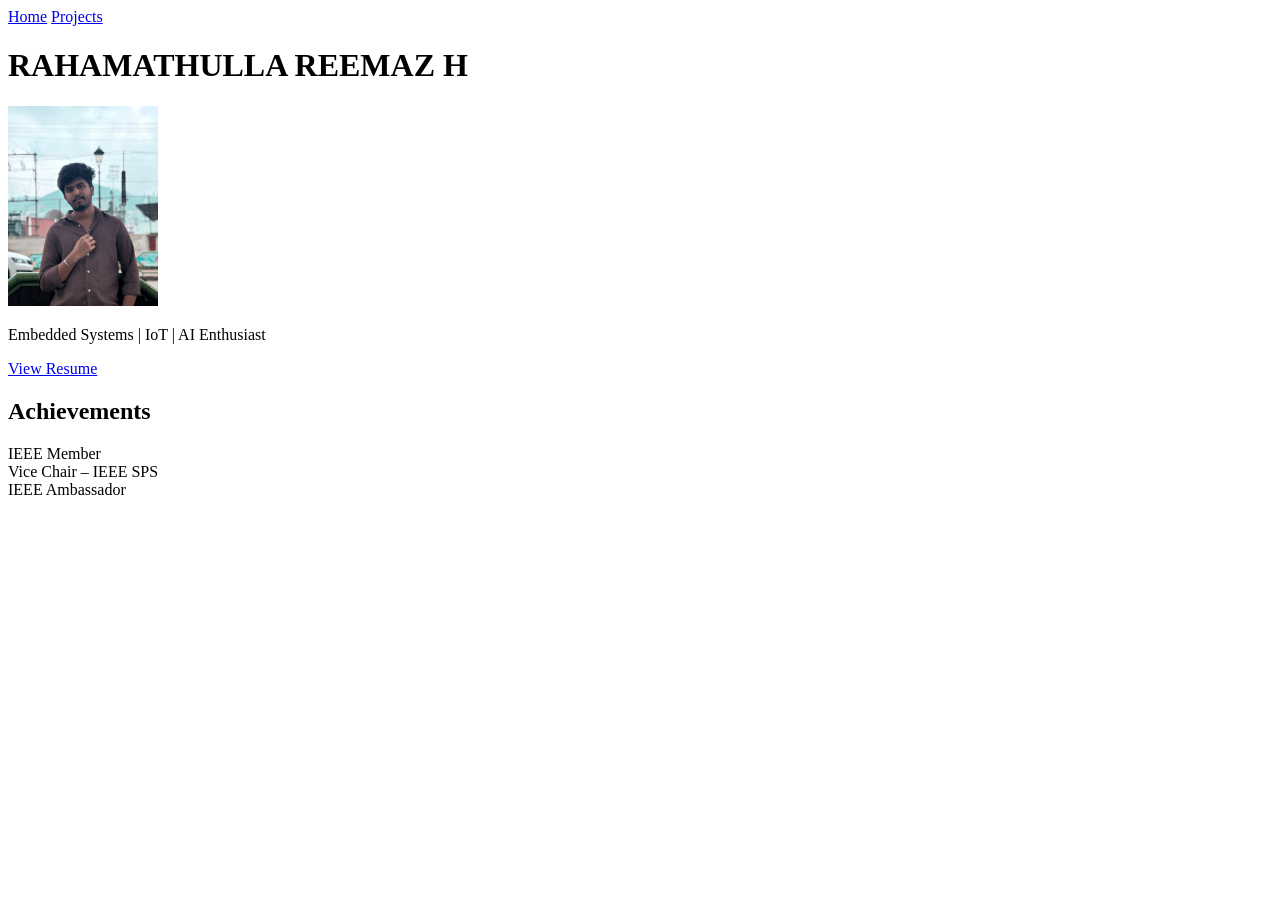
==== commit 69bd5489: "Update index.html" ====
--- a/index.html
+++ b/index.html
@@ -1,245 +1,38 @@
 <!DOCTYPE html>
-<html lang="en">
+<html>
 <head>
-<meta charset="UTF-8">
-<meta name="viewport" content="width=device-width, initial-scale=1.0">
-<title>Reemaz Portfolio</title>
-
-<style>
-body {
-  margin: 0;
-  font-family: 'Segoe UI', sans-serif;
-  background: #020617;
-  color: white;
-}
-
-/* HERO */
-.hero {
-  height: 100vh;
-  display: flex;
-  align-items: center;
-  justify-content: space-around;
-  flex-wrap: wrap;
-}
-
-.hero img {
-  width: 280px;
-  border-radius: 20px;
-  box-shadow: 0 0 30px #38bdf8;
-}
-
-.typing {
-  color: #38bdf8;
-}
-
-/* BUTTON */
-.btn {
-  margin: 10px;
-  padding: 10px 20px;
-  background: #38bdf8;
-  color: black;
-  border-radius: 8px;
-  text-decoration: none;
-}
-
-/* CASE STUDY */
-.case-study {
-  display: flex;
-  gap: 50px;
-  margin: 80px 5%;
-  align-items: center;
-  animation: fadeUp 1.5s;
-}
-
-.case-study.reverse {
-  flex-direction: row-reverse;
-}
-
-.case-img {
-  width: 50%;
-  border-radius: 20px;
-}
-
-.case-content {
-  width: 50%;
-}
-
-.case-content h1 {
-  font-size: 32px;
-}
-
-.case-content h3 {
-  color: #38bdf8;
-}
-
-.case-content p {
-  color: #cbd5f5;
-  line-height: 1.6;
-}
-
-/* TAG */
-.tag {
-  background: #e2d3b5;
-  padding: 8px 15px;
-  border-radius: 20px;
-  color: black;
-}
-
-/* ANIMATION */
-@keyframes fadeUp {
-  from {opacity:0; transform:translateY(40px);}
-  to {opacity:1; transform:translateY(0);}
-}
-
-/* MOBILE */
-@media(max-width:768px){
-  .case-study {
-    flex-direction: column;
-  }
-  .case-img, .case-content {
-    width: 100%;
-  }
-}
-</style>
+<title>Portfolio</title>
+<link rel="stylesheet" href="style.css">
 </head>
 
 <body>
 
-<!-- HERO -->
-<div class="hero">
-  <div>
-    <h1>RAHAMATHULLA REEMAZ H</h1>
-    <p class="typing" id="typing"></p>
-
-    <a class="btn" href="https://github.com/rahamathullareemaz-16">GitHub</a>
-    <a class="btn" href="https://www.linkedin.com/in/rahamathulla-reemaz-h-52b373299/">LinkedIn</a>
-    <a class="btn" href="resume.pdf">Resume</a>
-  </div>
-
-  <img src="profile.jpg">
+<div id="loader">
+  <div class="loader-circle"></div>
 </div>
 
-<!-- ECG -->
-<div class="case-study">
-  <img src="ecg.jpg" class="case-img">
-
-  <div class="case-content">
-    <span class="tag">Embedded + AI</span>
-    <h1>Intelligent Adaptive Real-Time ECG Monitoring</h1>
-
-    <h3>Problem</h3>
-    <p>
-    Cardiovascular diseases require continuous monitoring, but traditional embedded ECG systems fail under high CPU load,
-    causing missed deadlines and unreliable performance.
-    </p>
-
-    <h3>Solution</h3>
-    <p>
-    Developed an intelligent ECG monitoring system using Raspberry Pi and biomedical sensors 
-    (AD8232, MAX30102, DS18B20) integrated with predictive CPU control and AI analytics.
-    </p>
-
-    <h3>Implementation</h3>
-    <p>
-    Used POSIX multi-threading with SCHED_FIFO scheduling, predictive CPU trend analysis,
-    adaptive gain control, and medical-aware prioritization.
-    </p>
-
-    <h3>Outcome</h3>
-    <p>
-    Achieved stable CPU utilization, reduced deadline misses, real-time visualization,
-    and reliable detection of abnormal cardiac conditions.
-    </p>
-  </div>
+<div class="sidebar">
+  <a href="index.html">Home</a>
+  <a href="projects.html">Projects</a>
 </div>
 
-<!-- RAIN -->
-<div class="case-study reverse">
-  <img src="rain.jpg" class="case-img">
+<div class="content">
 
-  <div class="case-content">
-    <span class="tag">Automation</span>
-    <h1>Smart Rain & Heat Response System</h1>
+<h1 class="hidden">RAHAMATHULLA REEMAZ H</h1>
+<img src="profile.jpg" width="150" class="hidden">
 
-    <h3>Problem</h3>
-    <p>
-    Manual control of windows and cooling systems leads to inconvenience,
-    energy wastage, and potential damage during sudden rainfall.
-    </p>
+<p class="hidden">Embedded Systems | IoT | AI Enthusiast</p>
 
-    <h3>Solution</h3>
-    <p>
-    Designed an automated Arduino-based system to monitor environmental conditions 
-    and react intelligently to rain and temperature changes.
-    </p>
+<a href="resume.pdf" class="hidden">View Resume</a>
 
-    <h3>Implementation</h3>
-    <p>
-    Integrated rain sensor, DHT11 temperature sensor, servo motor, relay module,
-    and LCD display for real-time monitoring and control.
-    </p>
+<h2 class="hidden">Achievements</h2>
 
-    <h3>Outcome</h3>
-    <p>
-    Improved comfort, safety, and energy efficiency with fully automated operation.
-    </p>
-  </div>
+<div class="card hidden">IEEE Member</div>
+<div class="card hidden">Vice Chair – IEEE SPS</div>
+<div class="card hidden">IEEE Ambassador</div>
+
 </div>
 
-<!-- CHATBOT -->
-<div class="case-study">
-  <img src="chatbot.jpg" class="case-img">
-
-  <div class="case-content">
-    <span class="tag">AI + ML</span>
-    <h1>Smart Customer Support Chatbot</h1>
-
-    <h3>Problem</h3>
-    <p>
-    Traditional customer support systems struggle to handle large volumes of queries efficiently,
-    leading to delays and poor user experience.
-    </p>
-
-    <h3>Solution</h3>
-    <p>
-    Developed an AI-powered chatbot combining ML-based intent recognition and GPT-based response generation.
-    </p>
-
-    <h3>Implementation</h3>
-    <p>
-    Built using HTML/CSS frontend, Flask backend, NLP (NLTK), and OpenAI integration
-    for intelligent and human-like conversation.
-    </p>
-
-    <h3>Outcome</h3>
-    <p>
-    Delivered fast, accurate, and scalable support system with improved user satisfaction.
-    </p>
-  </div>
-</div>
-
-<script>
-const text = ["Embedded Developer", "IoT Enthusiast", "Problem Solver"];
-let i=0,j=0,current="",isDeleting=false;
-
-function type(){
-  if(i<text.length){
-    if(!isDeleting && j<=text[i].length){
-      current=text[i].substring(0,j++);
-    }
-    else if(isDeleting && j>=0){
-      current=text[i].substring(0,j--);
-    }
-
-    if(j==text[i].length) isDeleting=true;
-    if(j==0){ isDeleting=false; i++; }
-
-    document.getElementById("typing").innerHTML=current;
-  }
-  setTimeout(type,140);
-}
-type();
-</script>
-
+<script src="script.js"></script>
 </body>
 </html>
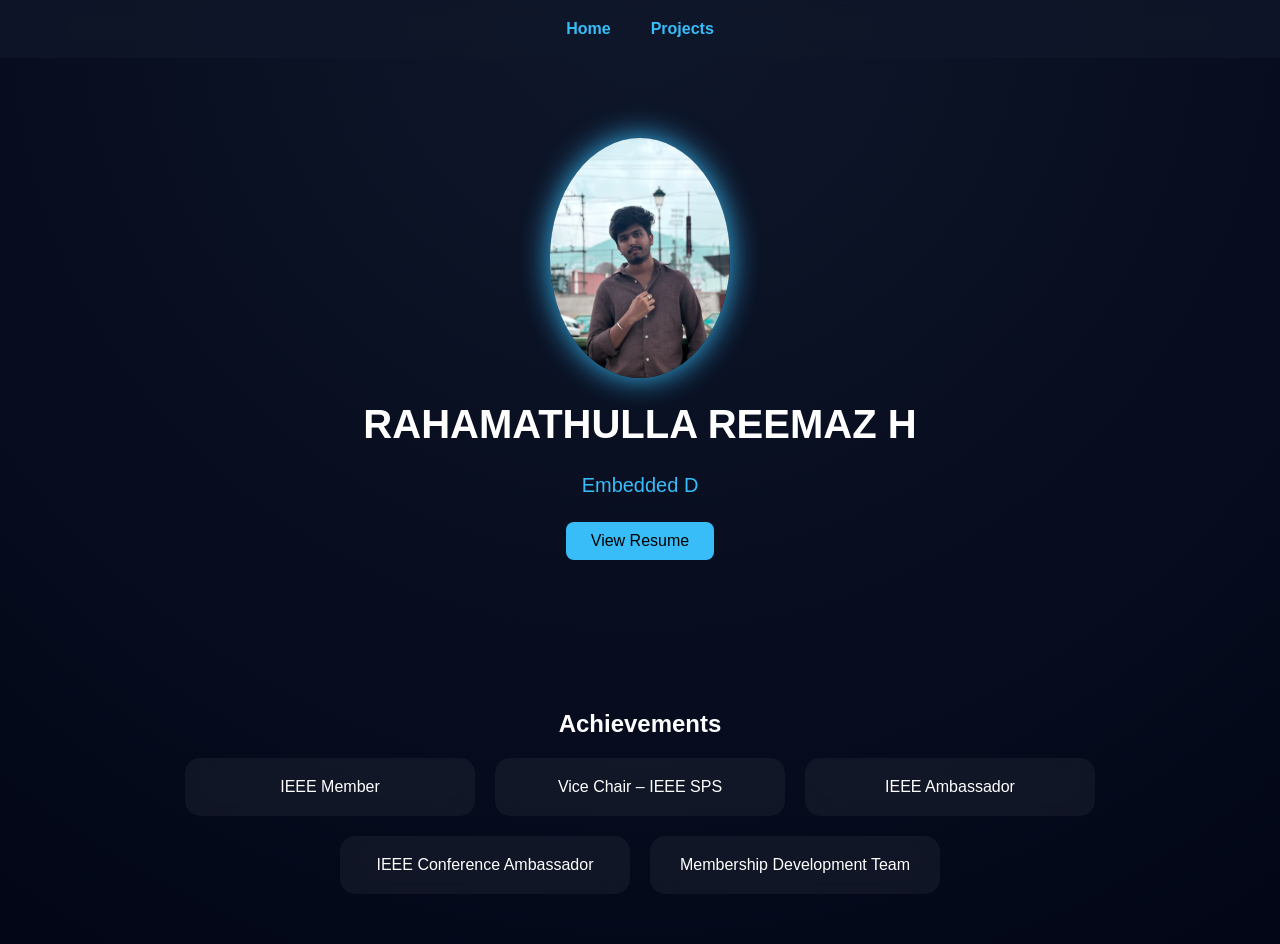
==== commit abdca535: "Update index.html" ====
--- a/index.html
+++ b/index.html
@@ -1,38 +1,191 @@
 <!DOCTYPE html>
 <html>
 <head>
-<title>Portfolio</title>
-<link rel="stylesheet" href="style.css">
+<title>Reemaz Portfolio</title>
+
+<style>
+body{
+  margin:0;
+  font-family:'Segoe UI',sans-serif;
+  background: radial-gradient(circle at top,#0f172a,#020617);
+  color:white;
+  overflow-x:hidden;
+}
+
+/* NAV */
+nav{
+  display:flex;
+  justify-content:center;
+  gap:40px;
+  padding:20px;
+  background:rgba(15,23,42,0.8);
+  backdrop-filter:blur(10px);
+}
+nav a{
+  color:#38bdf8;
+  text-decoration:none;
+  font-weight:bold;
+}
+
+/* HERO */
+.hero{
+  text-align:center;
+  padding:80px 20px;
+  animation:fadeIn 2s;
+}
+
+.hero img{
+  width:180px;
+  border-radius:50%;
+  box-shadow:0 0 30px #38bdf8;
+  transition:0.5s;
+}
+.hero img:hover{
+  transform:scale(1.1);
+}
+
+h1{
+  font-size:40px;
+  margin-top:20px;
+}
+
+/* typing */
+.typing{
+  color:#38bdf8;
+  font-size:20px;
+  margin:10px 0;
+}
+
+/* BUTTON */
+.btn{
+  display:inline-block;
+  margin-top:15px;
+  padding:10px 25px;
+  background:#38bdf8;
+  color:black;
+  border-radius:8px;
+  text-decoration:none;
+  transition:0.3s;
+}
+.btn:hover{
+  background:#0ea5e9;
+  transform:scale(1.05);
+}
+
+/* ACHIEVEMENTS */
+.section{
+  padding:50px;
+  text-align:center;
+}
+
+.cards{
+  display:flex;
+  justify-content:center;
+  flex-wrap:wrap;
+  gap:20px;
+}
+
+/* glass cards */
+.card{
+  background:rgba(255,255,255,0.05);
+  padding:20px;
+  border-radius:15px;
+  width:250px;
+  backdrop-filter:blur(10px);
+  transition:0.4s;
+}
+.card:hover{
+  transform:translateY(-10px);
+  box-shadow:0 0 20px #38bdf8;
+}
+
+/* animation */
+.hidden{
+  opacity:0;
+  transform:translateY(40px);
+  transition:1s;
+}
+.show{
+  opacity:1;
+  transform:translateY(0);
+}
+
+@keyframes fadeIn{
+  from{opacity:0;}
+  to{opacity:1;}
+}
+</style>
+
 </head>
 
 <body>
 
-<div id="loader">
-  <div class="loader-circle"></div>
+<!-- NAV -->
+<nav>
+  <a href="index.html">Home</a>
+  <a href="projects.html">Projects</a>
+</nav>
+
+<!-- HERO -->
+<div class="hero">
+  <img src="profile.jpg">
+
+  <h1>RAHAMATHULLA REEMAZ H</h1>
+
+  <p class="typing" id="typing"></p>
+
+  <a class="btn" href="resume.pdf">View Resume</a>
 </div>
 
-<div class="sidebar">
-  <a href="index.html">Home</a>
-  <a href="projects.html">Projects</a>
+<!-- ACHIEVEMENTS -->
+<div class="section hidden">
+  <h2>Achievements</h2>
+
+  <div class="cards">
+    <div class="card">IEEE Member</div>
+    <div class="card">Vice Chair – IEEE SPS</div>
+    <div class="card">IEEE Ambassador</div>
+    <div class="card">IEEE Conference Ambassador</div>
+    <div class="card">Membership Development Team</div>
+  </div>
 </div>
 
-<div class="content">
+<script>
 
-<h1 class="hidden">RAHAMATHULLA REEMAZ H</h1>
-<img src="profile.jpg" width="150" class="hidden">
+/* typing animation */
+const text = ["Embedded Developer","IoT Enthusiast","AI Learner"];
+let i=0,j=0,current="",isDeleting=false;
 
-<p class="hidden">Embedded Systems | IoT | AI Enthusiast</p>
+function type(){
+  if(i<text.length){
+    if(!isDeleting && j<=text[i].length){
+      current=text[i].substring(0,j++);
+    }
+    else if(isDeleting && j>=0){
+      current=text[i].substring(0,j--);
+    }
 
-<a href="resume.pdf" class="hidden">View Resume</a>
+    if(j==text[i].length) isDeleting=true;
+    if(j==0){ isDeleting=false; i++; }
 
-<h2 class="hidden">Achievements</h2>
+    document.getElementById("typing").innerHTML=current;
+  }
+  setTimeout(type,120);
+}
+type();
 
-<div class="card hidden">IEEE Member</div>
-<div class="card hidden">Vice Chair – IEEE SPS</div>
-<div class="card hidden">IEEE Ambassador</div>
+/* scroll animation */
+const observer=new IntersectionObserver(entries=>{
+entries.forEach(entry=>{
+if(entry.isIntersecting){
+entry.target.classList.add("show");
+}
+});
+});
 
-</div>
+document.querySelectorAll(".hidden").forEach(el=>observer.observe(el));
 
-<script src="script.js"></script>
+</script>
+
 </body>
 </html>
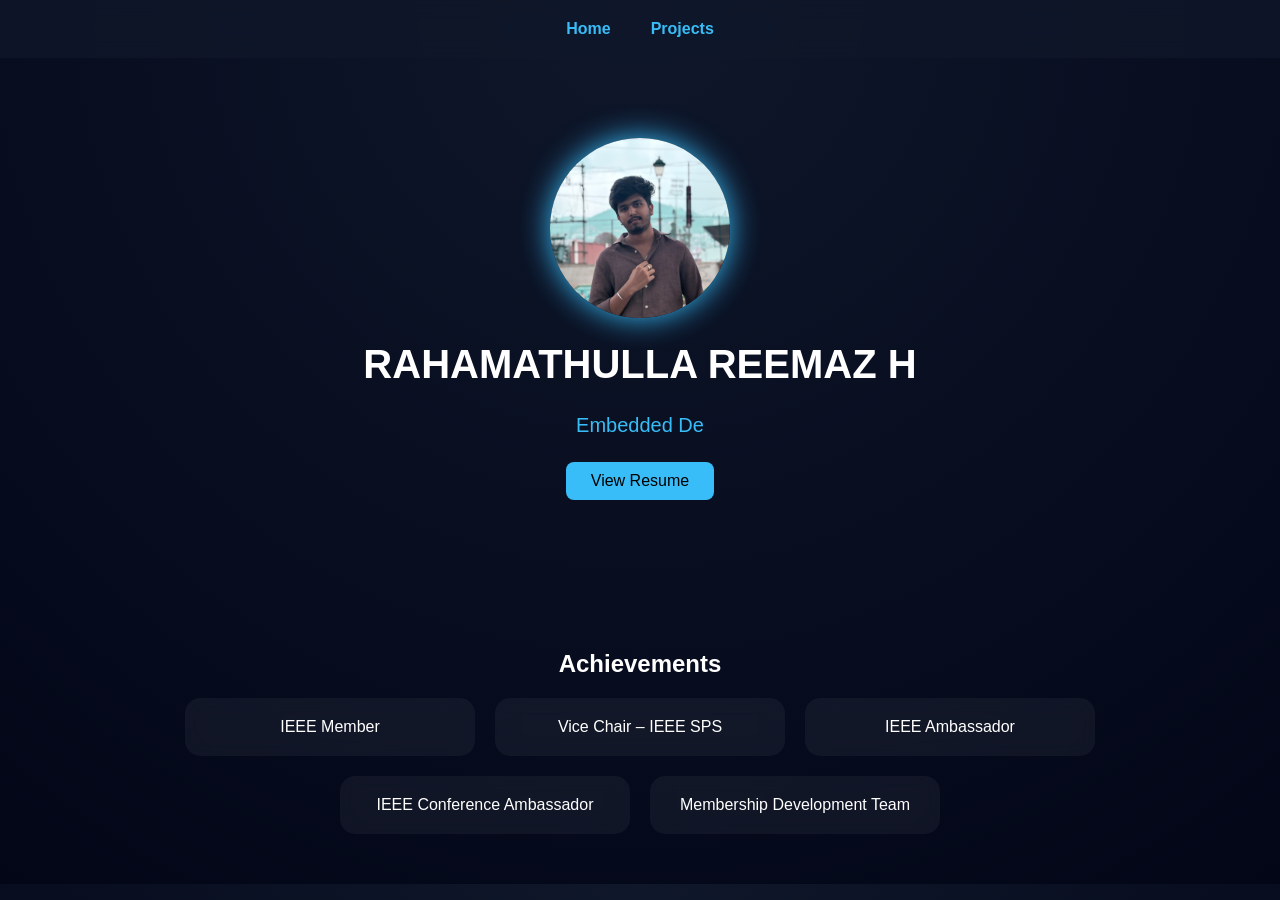
==== commit b681e5bb: "Update index.html" ====
--- a/index.html
+++ b/index.html
@@ -36,6 +36,8 @@
 
 .hero img{
   width:180px;
+  height:180px;        /* ADD THIS */
+  object-fit:cover;    /* ADD THIS */
   border-radius:50%;
   box-shadow:0 0 30px #38bdf8;
   transition:0.5s;
